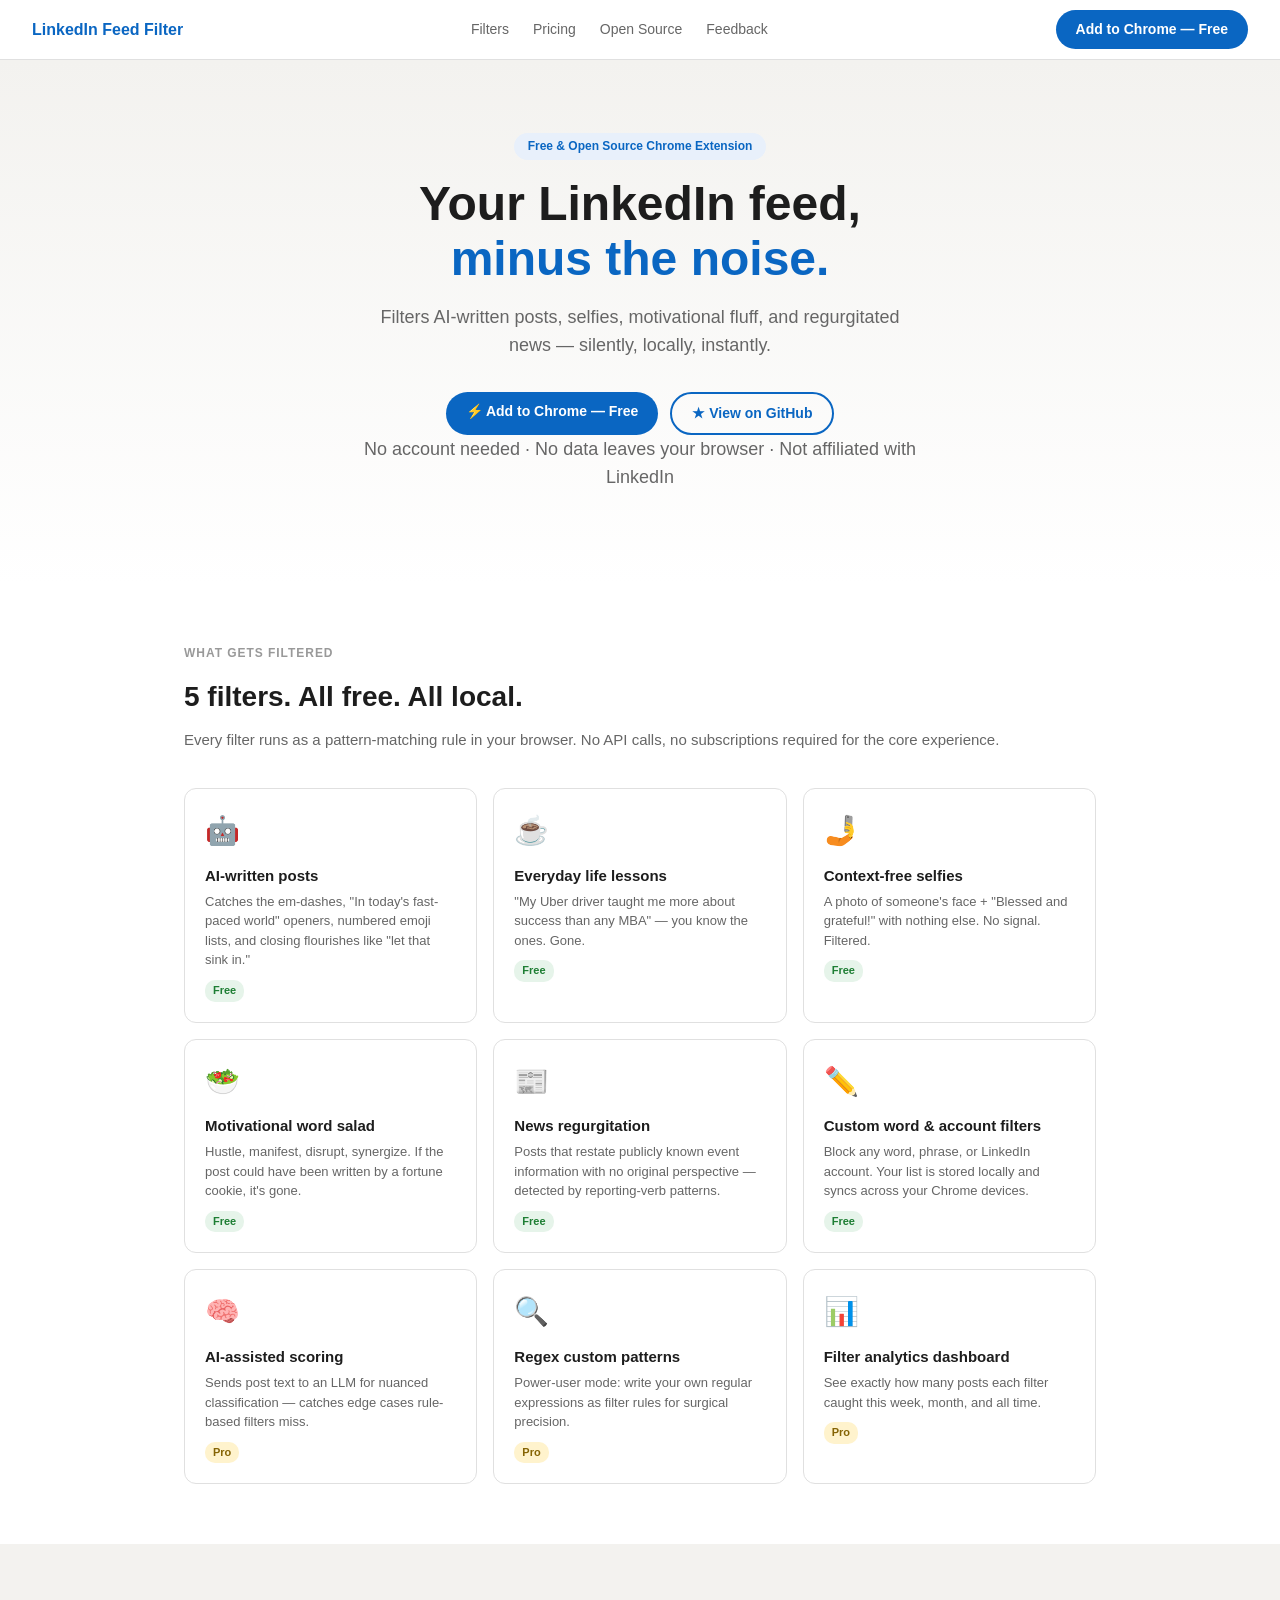
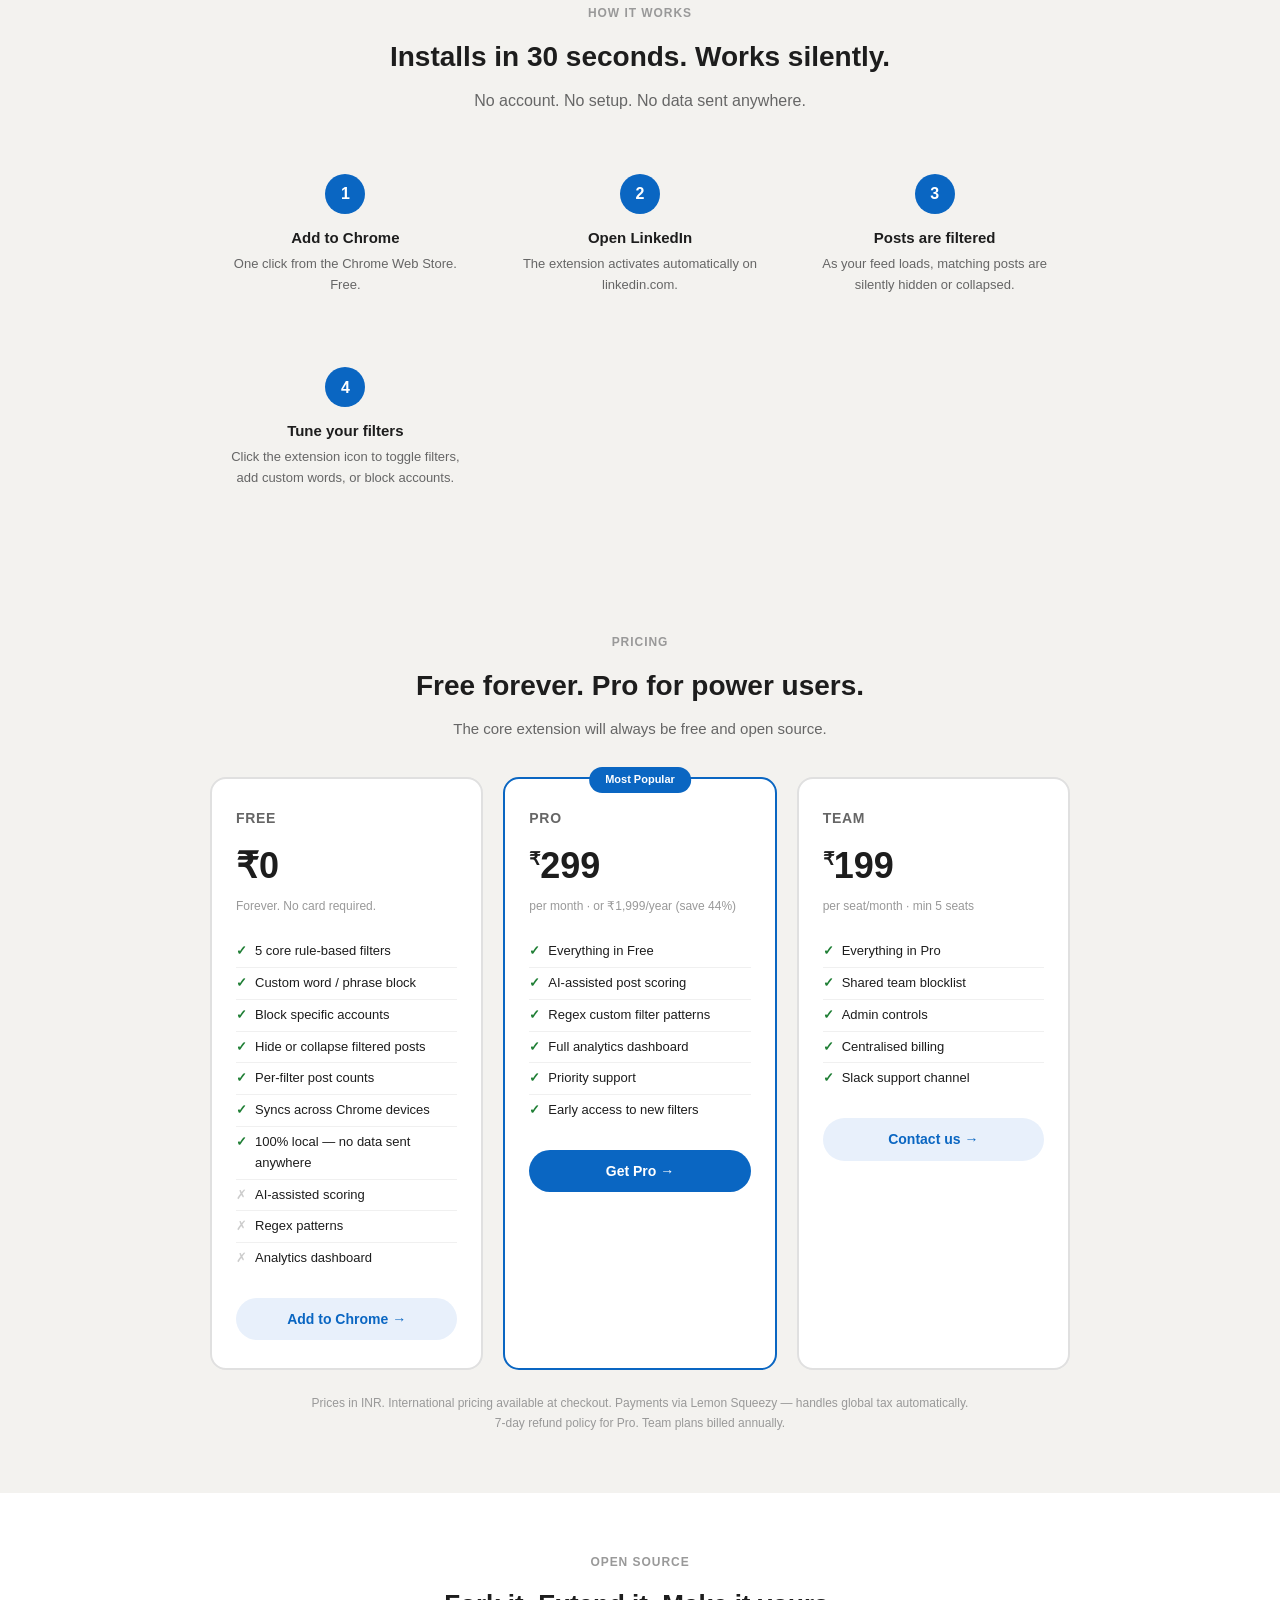
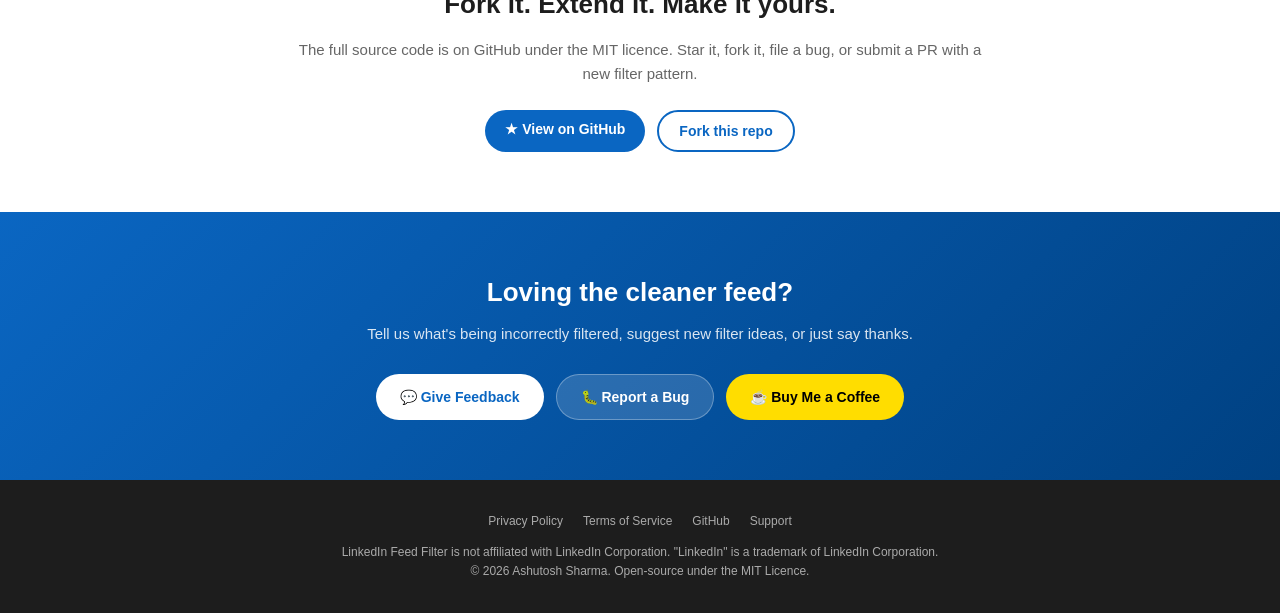
==== docs/index.html @ 446ba8e8 "Initial release: LinkedIn Feed Filter Chrome extension 5 rule-based filters (AI posts, everyday less" ====
<!DOCTYPE html>
<html lang="en">
<head>
  <meta charset="UTF-8" />
  <meta name="viewport" content="width=device-width, initial-scale=1.0" />
  <title>LinkedIn Feed Filter — Clean your LinkedIn feed instantly</title>
  <meta name="description" content="A free Chrome extension that filters AI-written posts, selfies, motivational fluff, and news regurgitation from your LinkedIn feed. 100% local — no data sent anywhere." />
  <style>
    *, *::before, *::after { box-sizing: border-box; margin: 0; padding: 0; }

    :root {
      --blue: #0a66c2;
      --blue-dark: #004182;
      --blue-light: #e8f0fb;
      --text: #1d1d1d;
      --muted: #666;
      --border: #e0e0e0;
      --bg: #f3f2ef;
    }

    body {
      font-family: -apple-system, BlinkMacSystemFont, 'Segoe UI', Roboto, sans-serif;
      color: var(--text);
      background: #fff;
      line-height: 1.6;
    }

    a { color: var(--blue); text-decoration: none; }
    a:hover { text-decoration: underline; }

    /* ── Nav ── */
    nav {
      position: sticky; top: 0; z-index: 100;
      display: flex; align-items: center; justify-content: space-between;
      padding: 0 32px; height: 60px;
      background: #fff; border-bottom: 1px solid var(--border);
    }
    .nav-logo { display: flex; align-items: center; gap: 10px; font-weight: 700; font-size: 16px; color: var(--blue); }
    .nav-logo img { border-radius: 8px; }
    .nav-links { display: flex; gap: 24px; font-size: 14px; }
    .nav-links a { color: var(--muted); }
    .nav-links a:hover { color: var(--blue); text-decoration: none; }
    .btn { display: inline-block; padding: 8px 20px; background: var(--blue); color: #fff !important; border-radius: 24px; font-size: 14px; font-weight: 600; transition: background 0.15s; }
    .btn:hover { background: var(--blue-dark); text-decoration: none !important; }
    .btn-outline { background: transparent; color: var(--blue) !important; border: 2px solid var(--blue); }
    .btn-outline:hover { background: var(--blue-light); }

    /* ── Hero ── */
    .hero {
      text-align: center;
      padding: 72px 24px 60px;
      background: linear-gradient(180deg, #f3f2ef 0%, #fff 100%);
    }
    .hero .badge {
      display: inline-block; margin-bottom: 16px;
      padding: 4px 14px; background: var(--blue-light);
      color: var(--blue); border-radius: 20px; font-size: 12px; font-weight: 600;
    }
    .hero h1 { font-size: clamp(28px, 5vw, 48px); font-weight: 800; line-height: 1.15; margin-bottom: 16px; }
    .hero h1 span { color: var(--blue); }
    .hero p { font-size: 18px; color: var(--muted); max-width: 560px; margin: 0 auto 32px; }
    .hero-actions { display: flex; gap: 12px; justify-content: center; flex-wrap: wrap; }
    .hero-sub { margin-top: 16px; font-size: 12px; color: #999; }

    /* ── Filters grid ── */
    .section { padding: 60px 24px; max-width: 960px; margin: 0 auto; }
    .section-label { font-size: 12px; font-weight: 700; letter-spacing: 0.08em; text-transform: uppercase; color: #999; margin-bottom: 12px; }
    .section h2 { font-size: 28px; font-weight: 700; margin-bottom: 8px; }
    .section .sub { color: var(--muted); margin-bottom: 36px; font-size: 15px; }

    .filters-grid { display: grid; grid-template-columns: repeat(auto-fit, minmax(260px, 1fr)); gap: 16px; }
    .filter-card {
      border: 1px solid var(--border); border-radius: 12px; padding: 20px;
      transition: box-shadow 0.15s, border-color 0.15s;
    }
    .filter-card:hover { border-color: var(--blue); box-shadow: 0 4px 16px rgba(10,102,194,0.1); }
    .filter-card .icon { font-size: 28px; margin-bottom: 10px; }
    .filter-card h3 { font-size: 15px; font-weight: 700; margin-bottom: 4px; }
    .filter-card p { font-size: 13px; color: var(--muted); line-height: 1.5; }
    .free-tag {
      display: inline-block; margin-top: 10px;
      padding: 2px 8px; background: #e6f4ea; color: #1e7e34;
      border-radius: 10px; font-size: 11px; font-weight: 600;
    }
    .pro-tag {
      display: inline-block; margin-top: 10px;
      padding: 2px 8px; background: #fff3cd; color: #856404;
      border-radius: 10px; font-size: 11px; font-weight: 600;
    }

    /* ── How it works ── */
    .steps { display: grid; grid-template-columns: repeat(auto-fit, minmax(200px, 1fr)); gap: 24px; }
    .step { text-align: center; padding: 24px 16px; }
    .step .num { width: 40px; height: 40px; background: var(--blue); color: #fff; border-radius: 50%; display: flex; align-items: center; justify-content: center; font-weight: 700; margin: 0 auto 12px; font-size: 16px; }
    .step h3 { font-size: 15px; font-weight: 700; margin-bottom: 4px; }
    .step p { font-size: 13px; color: var(--muted); }

    /* ── Pricing ── */
    .pricing-section { background: var(--bg); padding: 60px 24px; }
    .pricing-inner { max-width: 860px; margin: 0 auto; }
    .pricing-grid { display: grid; grid-template-columns: repeat(auto-fit, minmax(240px, 1fr)); gap: 20px; margin-top: 36px; }

    .pricing-card {
      background: #fff; border-radius: 16px; padding: 28px 24px;
      border: 2px solid var(--border);
      position: relative;
    }
    .pricing-card.featured { border-color: var(--blue); }
    .featured-badge {
      position: absolute; top: -12px; left: 50%; transform: translateX(-50%);
      background: var(--blue); color: #fff; padding: 4px 16px;
      border-radius: 20px; font-size: 11px; font-weight: 700; white-space: nowrap;
    }
    .pricing-card .plan-name { font-size: 14px; font-weight: 700; color: var(--muted); text-transform: uppercase; letter-spacing: 0.05em; margin-bottom: 8px; }
    .pricing-card .price { font-size: 36px; font-weight: 800; color: var(--text); }
    .pricing-card .price sup { font-size: 18px; vertical-align: super; }
    .pricing-card .price-note { font-size: 12px; color: #999; margin-top: 2px; margin-bottom: 20px; }
    .pricing-card ul { list-style: none; margin-bottom: 24px; }
    .pricing-card ul li { font-size: 13px; padding: 5px 0; border-bottom: 1px solid #f0f0f0; display: flex; align-items: flex-start; gap: 8px; }
    .pricing-card ul li:last-child { border-bottom: none; }
    .pricing-card ul li .check { color: #1e7e34; font-weight: 700; flex-shrink: 0; }
    .pricing-card ul li .cross { color: #ccc; flex-shrink: 0; }
    .pricing-card .plan-cta { display: block; text-align: center; padding: 10px; border-radius: 24px; font-size: 14px; font-weight: 600; }
    .plan-cta.free-cta { background: var(--blue-light); color: var(--blue); }
    .plan-cta.pro-cta { background: var(--blue); color: #fff; }
    .plan-cta:hover { opacity: 0.9; text-decoration: none; }

    /* ── Open source ── */
    .oss-section { padding: 60px 24px; max-width: 760px; margin: 0 auto; text-align: center; }
    .oss-section h2 { font-size: 26px; font-weight: 700; margin-bottom: 12px; }
    .oss-section p { color: var(--muted); font-size: 15px; margin-bottom: 24px; }
    .oss-actions { display: flex; gap: 12px; justify-content: center; flex-wrap: wrap; }

    /* ── Feedback ── */
    .feedback-section {
      background: linear-gradient(135deg, #0a66c2 0%, #004182 100%);
      padding: 60px 24px; text-align: center; color: #fff;
    }
    .feedback-section h2 { font-size: 26px; font-weight: 700; margin-bottom: 8px; }
    .feedback-section p { opacity: 0.85; margin-bottom: 28px; font-size: 15px; }
    .feedback-actions { display: flex; gap: 12px; justify-content: center; flex-wrap: wrap; }
    .feedback-btn {
      display: inline-flex; align-items: center; gap: 8px;
      padding: 11px 24px; border-radius: 24px;
      font-size: 14px; font-weight: 600; cursor: pointer;
      text-decoration: none; transition: transform 0.1s;
    }
    .feedback-btn:hover { transform: translateY(-1px); text-decoration: none; }
    .btn-white { background: #fff; color: var(--blue); }
    .btn-ghost { background: rgba(255,255,255,0.15); color: #fff; border: 1px solid rgba(255,255,255,0.3); }
    .btn-coffee { background: #FFDD00; color: #000; }

    /* ── Footer ── */
    footer {
      background: #1d1d1d; color: #aaa;
      padding: 32px 24px; text-align: center; font-size: 12px;
    }
    footer a { color: #aaa; }
    footer a:hover { color: #fff; }
    .footer-links { display: flex; gap: 20px; justify-content: center; margin-bottom: 12px; flex-wrap: wrap; }

    @media (max-width: 600px) {
      nav { padding: 0 16px; }
      .nav-links { display: none; }
    }
  </style>
</head>
<body>

<!-- Nav -->
<nav>
  <div class="nav-logo">
    <img src="https://ashutosh-sharma-in.github.io/linkedin-feed-filter/icon128.png" width="32" height="32" alt="logo" onerror="this.style.display='none'" />
    LinkedIn Feed Filter
  </div>
  <div class="nav-links">
    <a href="#filters">Filters</a>
    <a href="#pricing">Pricing</a>
    <a href="#open-source">Open Source</a>
    <a href="#feedback">Feedback</a>
  </div>
  <a href="https://chrome.google.com/webstore" class="btn" target="_blank">Add to Chrome — Free</a>
</nav>

<!-- Hero -->
<div class="hero">
  <div class="badge">Free &amp; Open Source Chrome Extension</div>
  <h1>Your LinkedIn feed,<br /><span>minus the noise.</span></h1>
  <p>Filters AI-written posts, selfies, motivational fluff, and regurgitated news — silently, locally, instantly.</p>
  <div class="hero-actions">
    <a href="https://chrome.google.com/webstore" class="btn" target="_blank">⚡ Add to Chrome — Free</a>
    <a href="https://github.com/Ashutosh-Sharma-IN/linkedin-feed-filter" class="btn btn-outline" target="_blank">★ View on GitHub</a>
  </div>
  <p class="hero-sub">No account needed · No data leaves your browser · Not affiliated with LinkedIn</p>
</div>

<!-- Filters -->
<section class="section" id="filters">
  <div class="section-label">What gets filtered</div>
  <h2>5 filters. All free. All local.</h2>
  <p class="sub">Every filter runs as a pattern-matching rule in your browser. No API calls, no subscriptions required for the core experience.</p>

  <div class="filters-grid">
    <div class="filter-card">
      <div class="icon">🤖</div>
      <h3>AI-written posts</h3>
      <p>Catches the em-dashes, "In today's fast-paced world" openers, numbered emoji lists, and closing flourishes like "let that sink in."</p>
      <span class="free-tag">Free</span>
    </div>
    <div class="filter-card">
      <div class="icon">☕</div>
      <h3>Everyday life lessons</h3>
      <p>"My Uber driver taught me more about success than any MBA" — you know the ones. Gone.</p>
      <span class="free-tag">Free</span>
    </div>
    <div class="filter-card">
      <div class="icon">🤳</div>
      <h3>Context-free selfies</h3>
      <p>A photo of someone's face + "Blessed and grateful!" with nothing else. No signal. Filtered.</p>
      <span class="free-tag">Free</span>
    </div>
    <div class="filter-card">
      <div class="icon">🥗</div>
      <h3>Motivational word salad</h3>
      <p>Hustle, manifest, disrupt, synergize. If the post could have been written by a fortune cookie, it's gone.</p>
      <span class="free-tag">Free</span>
    </div>
    <div class="filter-card">
      <div class="icon">📰</div>
      <h3>News regurgitation</h3>
      <p>Posts that restate publicly known event information with no original perspective — detected by reporting-verb patterns.</p>
      <span class="free-tag">Free</span>
    </div>
    <div class="filter-card">
      <div class="icon">✏️</div>
      <h3>Custom word &amp; account filters</h3>
      <p>Block any word, phrase, or LinkedIn account. Your list is stored locally and syncs across your Chrome devices.</p>
      <span class="free-tag">Free</span>
    </div>
    <div class="filter-card">
      <div class="icon">🧠</div>
      <h3>AI-assisted scoring</h3>
      <p>Sends post text to an LLM for nuanced classification — catches edge cases rule-based filters miss.</p>
      <span class="pro-tag">Pro</span>
    </div>
    <div class="filter-card">
      <div class="icon">🔍</div>
      <h3>Regex custom patterns</h3>
      <p>Power-user mode: write your own regular expressions as filter rules for surgical precision.</p>
      <span class="pro-tag">Pro</span>
    </div>
    <div class="filter-card">
      <div class="icon">📊</div>
      <h3>Filter analytics dashboard</h3>
      <p>See exactly how many posts each filter caught this week, month, and all time.</p>
      <span class="pro-tag">Pro</span>
    </div>
  </div>
</section>

<!-- How it works -->
<section style="background: var(--bg); padding: 60px 24px;">
  <div style="max-width: 860px; margin: 0 auto;">
    <div class="section-label" style="text-align:center">How it works</div>
    <h2 style="font-size:28px;font-weight:700;text-align:center;margin-bottom:8px">Installs in 30 seconds. Works silently.</h2>
    <p style="text-align:center;color:var(--muted);margin-bottom:36px">No account. No setup. No data sent anywhere.</p>
    <div class="steps">
      <div class="step">
        <div class="num">1</div>
        <h3>Add to Chrome</h3>
        <p>One click from the Chrome Web Store. Free.</p>
      </div>
      <div class="step">
        <div class="num">2</div>
        <h3>Open LinkedIn</h3>
        <p>The extension activates automatically on linkedin.com.</p>
      </div>
      <div class="step">
        <div class="num">3</div>
        <h3>Posts are filtered</h3>
        <p>As your feed loads, matching posts are silently hidden or collapsed.</p>
      </div>
      <div class="step">
        <div class="num">4</div>
        <h3>Tune your filters</h3>
        <p>Click the extension icon to toggle filters, add custom words, or block accounts.</p>
      </div>
    </div>
  </div>
</section>

<!-- Pricing -->
<section class="pricing-section" id="pricing">
  <div class="pricing-inner">
    <div class="section-label" style="text-align:center">Pricing</div>
    <h2 style="font-size:28px;font-weight:700;text-align:center;margin-bottom:8px">Free forever. Pro for power users.</h2>
    <p style="text-align:center;color:var(--muted);font-size:15px">The core extension will always be free and open source.</p>

    <div class="pricing-grid">

      <!-- Free -->
      <div class="pricing-card">
        <div class="plan-name">Free</div>
        <div class="price">₹0</div>
        <div class="price-note">Forever. No card required.</div>
        <ul>
          <li><span class="check">✓</span> 5 core rule-based filters</li>
          <li><span class="check">✓</span> Custom word / phrase block</li>
          <li><span class="check">✓</span> Block specific accounts</li>
          <li><span class="check">✓</span> Hide or collapse filtered posts</li>
          <li><span class="check">✓</span> Per-filter post counts</li>
          <li><span class="check">✓</span> Syncs across Chrome devices</li>
          <li><span class="check">✓</span> 100% local — no data sent anywhere</li>
          <li><span class="cross">✗</span> AI-assisted scoring</li>
          <li><span class="cross">✗</span> Regex patterns</li>
          <li><span class="cross">✗</span> Analytics dashboard</li>
        </ul>
        <a href="https://chrome.google.com/webstore" class="plan-cta free-cta" target="_blank">Add to Chrome →</a>
      </div>

      <!-- Pro -->
      <div class="pricing-card featured">
        <div class="featured-badge">Most Popular</div>
        <div class="plan-name">Pro</div>
        <div class="price"><sup>₹</sup>299</div>
        <div class="price-note">per month · or ₹1,999/year (save 44%)</div>
        <ul>
          <li><span class="check">✓</span> Everything in Free</li>
          <li><span class="check">✓</span> AI-assisted post scoring</li>
          <li><span class="check">✓</span> Regex custom filter patterns</li>
          <li><span class="check">✓</span> Full analytics dashboard</li>
          <li><span class="check">✓</span> Priority support</li>
          <li><span class="check">✓</span> Early access to new filters</li>
        </ul>
        <a href="https://lff.lemonsqueezy.com/checkout" class="plan-cta pro-cta" target="_blank">Get Pro →</a>
      </div>

      <!-- Team -->
      <div class="pricing-card">
        <div class="plan-name">Team</div>
        <div class="price"><sup>₹</sup>199</div>
        <div class="price-note">per seat/month · min 5 seats</div>
        <ul>
          <li><span class="check">✓</span> Everything in Pro</li>
          <li><span class="check">✓</span> Shared team blocklist</li>
          <li><span class="check">✓</span> Admin controls</li>
          <li><span class="check">✓</span> Centralised billing</li>
          <li><span class="check">✓</span> Slack support channel</li>
        </ul>
        <a href="mailto:cherry.cheeku@gmail.com?subject=LinkedIn Feed Filter Team Plan" class="plan-cta free-cta">Contact us →</a>
      </div>

    </div>

    <p style="text-align:center;font-size:12px;color:#999;margin-top:24px">
      Prices in INR. International pricing available at checkout. Payments via Lemon Squeezy — handles global tax automatically.<br/>
      7-day refund policy for Pro. Team plans billed annually.
    </p>
  </div>
</section>

<!-- Open Source -->
<section class="oss-section" id="open-source">
  <div class="section-label">Open Source</div>
  <h2>Fork it. Extend it. Make it yours.</h2>
  <p>The full source code is on GitHub under the MIT licence. Star it, fork it, file a bug, or submit a PR with a new filter pattern.</p>
  <div class="oss-actions">
    <a href="https://github.com/Ashutosh-Sharma-IN/linkedin-feed-filter" class="btn" target="_blank">★ View on GitHub</a>
    <a href="https://github.com/Ashutosh-Sharma-IN/linkedin-feed-filter/fork" class="btn btn-outline" target="_blank">Fork this repo</a>
  </div>
</section>

<!-- Feedback -->
<section class="feedback-section" id="feedback">
  <h2>Loving the cleaner feed?</h2>
  <p>Tell us what's being incorrectly filtered, suggest new filter ideas, or just say thanks.</p>
  <div class="feedback-actions">
    <a href="https://github.com/Ashutosh-Sharma-IN/linkedin-feed-filter/issues/new?template=feedback.md" class="feedback-btn btn-white" target="_blank">
      💬 Give Feedback
    </a>
    <a href="https://github.com/Ashutosh-Sharma-IN/linkedin-feed-filter/issues/new?template=bug_report.md" class="feedback-btn btn-ghost" target="_blank">
      🐛 Report a Bug
    </a>
    <a href="https://www.buymeacoffee.com/ashutoshsharma" class="feedback-btn btn-coffee" target="_blank">
      ☕ Buy Me a Coffee
    </a>
  </div>
</section>

<!-- Footer -->
<footer>
  <div class="footer-links">
    <a href="privacy.html">Privacy Policy</a>
    <a href="terms.html">Terms of Service</a>
    <a href="https://github.com/Ashutosh-Sharma-IN/linkedin-feed-filter">GitHub</a>
    <a href="mailto:cherry.cheeku@gmail.com">Support</a>
  </div>
  <p>LinkedIn Feed Filter is not affiliated with LinkedIn Corporation. "LinkedIn" is a trademark of LinkedIn Corporation.<br/>
  © 2026 Ashutosh Sharma. Open-source under the MIT Licence.</p>
</footer>

</body>
</html>
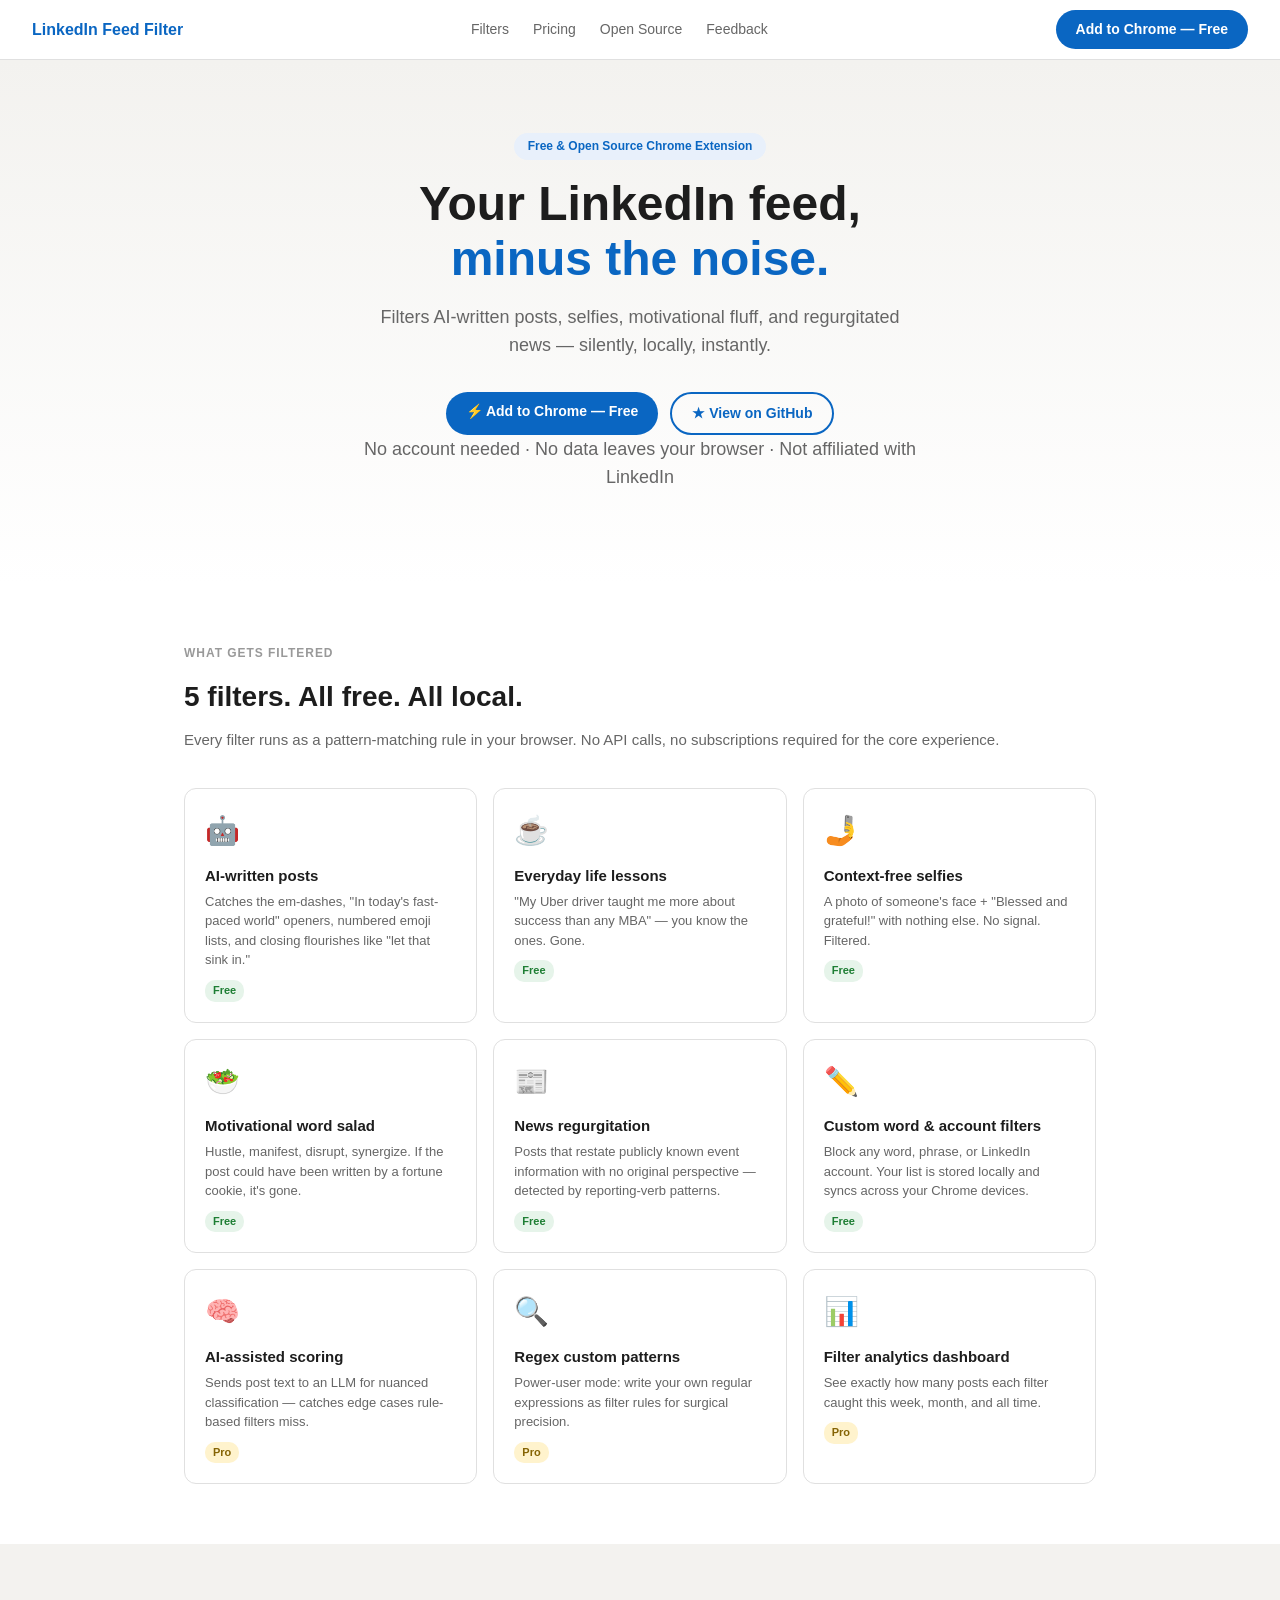
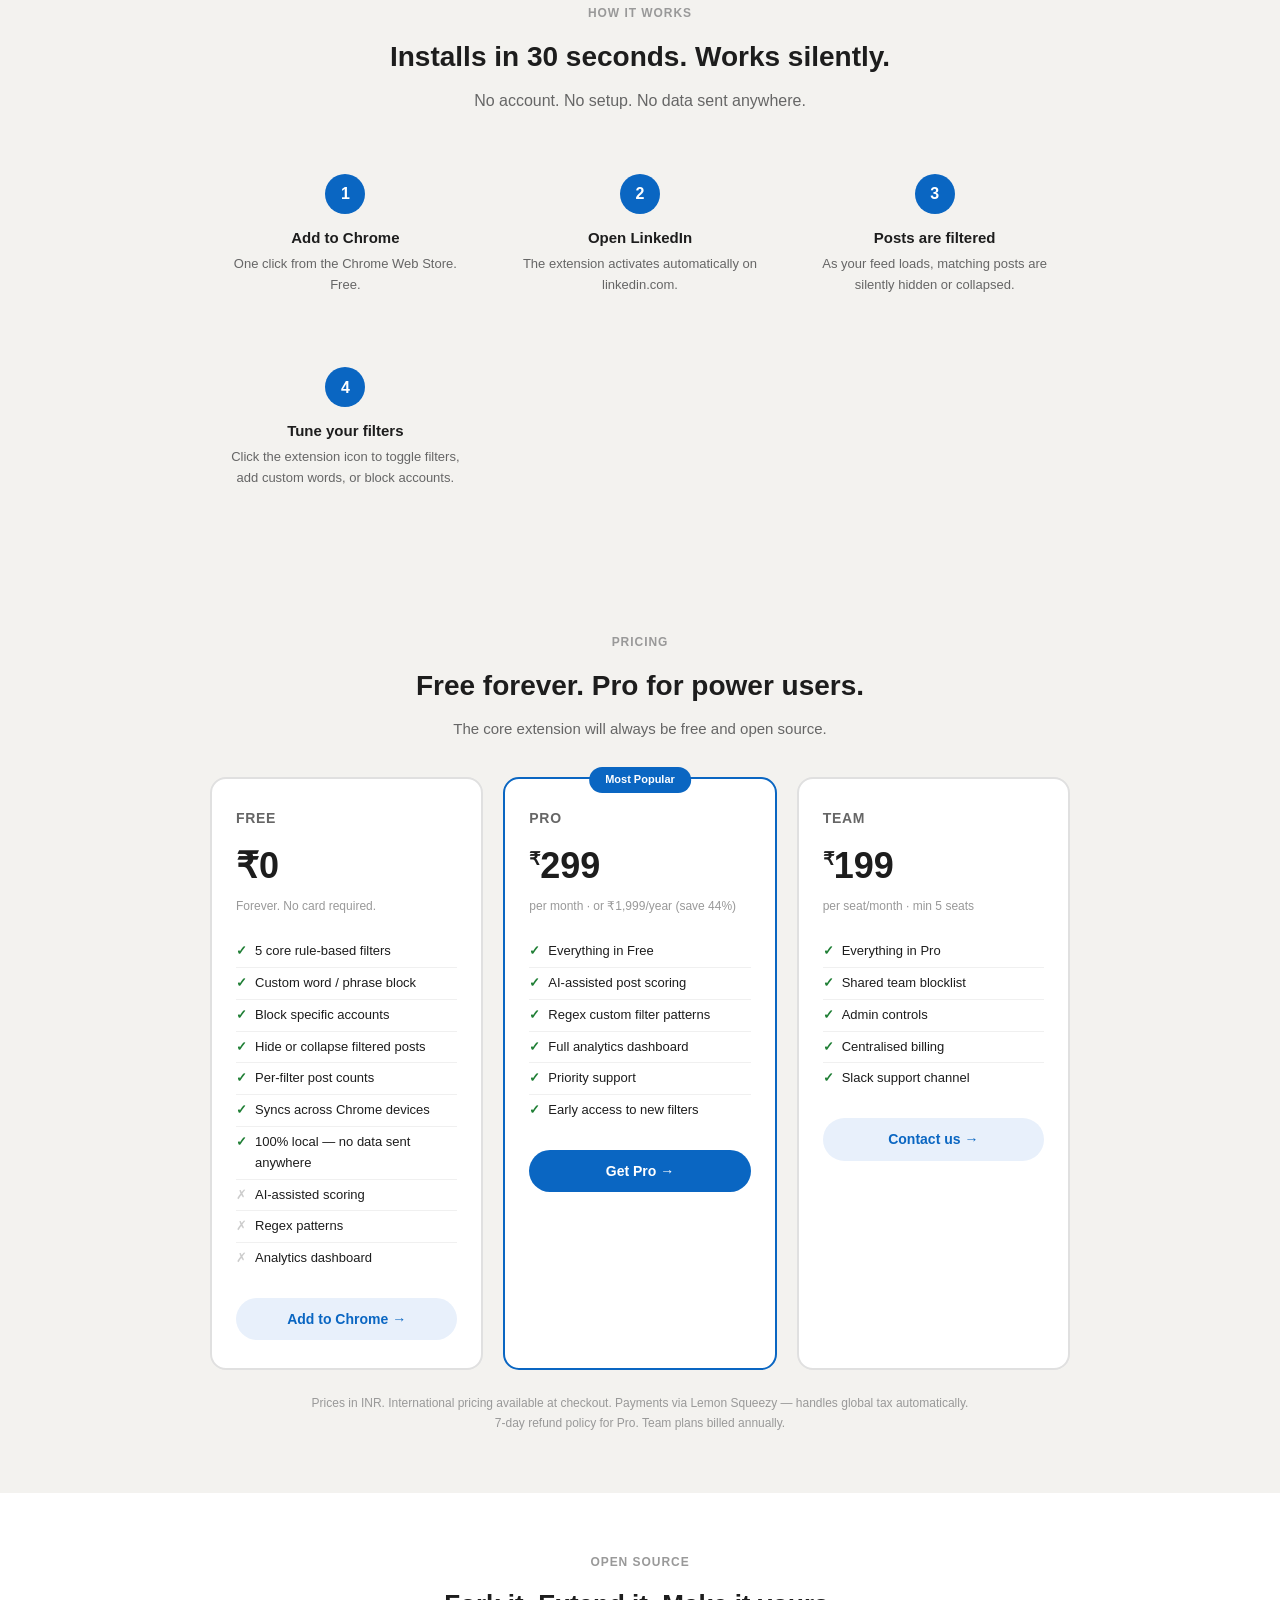
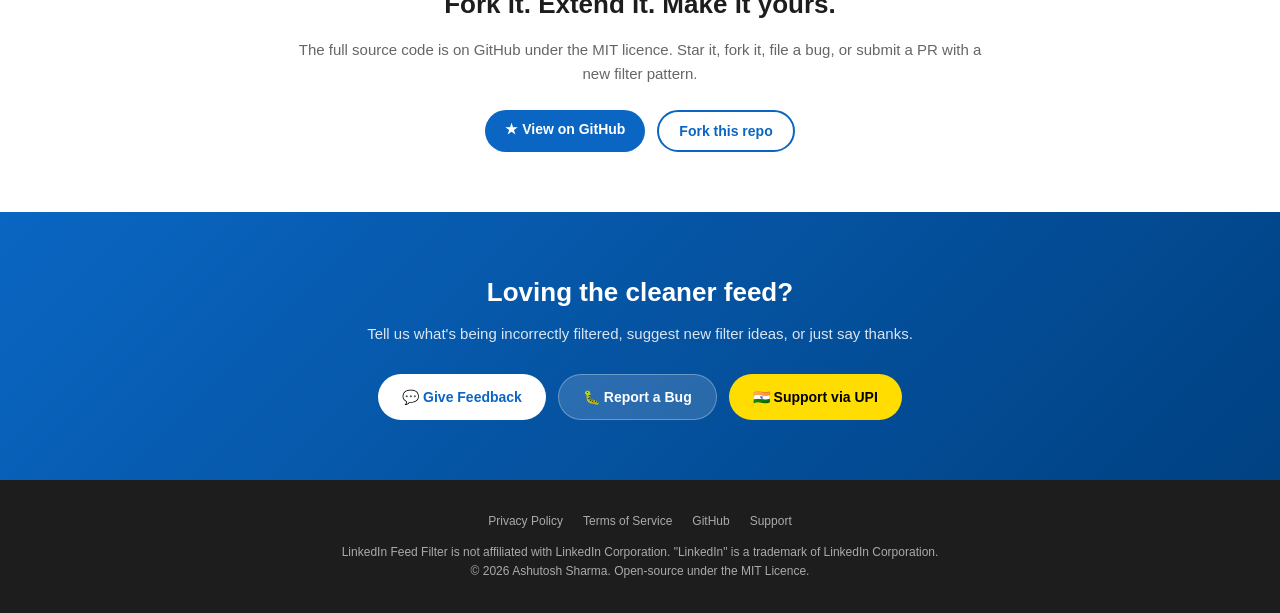
==== commit e302367f: "Switch payment platform from Buy Me a Coffee to Razorpay (India) Razorpay supports UPI + all Indian " ====
--- a/docs/index.html
+++ b/docs/index.html
@@ -148,7 +148,7 @@
     .feedback-btn:hover { transform: translateY(-1px); text-decoration: none; }
     .btn-white { background: #fff; color: var(--blue); }
     .btn-ghost { background: rgba(255,255,255,0.15); color: #fff; border: 1px solid rgba(255,255,255,0.3); }
-    .btn-coffee { background: #FFDD00; color: #000; }
+    .btn-upi { background: #FFDD00; color: #000; }
 
     /* ── Footer ── */
     footer {
@@ -332,7 +332,7 @@
           <li><span class="check">✓</span> Priority support</li>
           <li><span class="check">✓</span> Early access to new filters</li>
         </ul>
-        <a href="https://lff.lemonsqueezy.com/checkout" class="plan-cta pro-cta" target="_blank">Get Pro →</a>
+        <a href="https://rzp.io/l/lff-pro" class="plan-cta pro-cta" target="_blank">Get Pro →</a>
       </div>
 
       <!-- Team -->
@@ -381,8 +381,8 @@
     <a href="https://github.com/Ashutosh-Sharma-IN/linkedin-feed-filter/issues/new?template=bug_report.md" class="feedback-btn btn-ghost" target="_blank">
       🐛 Report a Bug
     </a>
-    <a href="https://www.buymeacoffee.com/ashutoshsharma" class="feedback-btn btn-coffee" target="_blank">
-      ☕ Buy Me a Coffee
+    <a href="https://rzp.io/l/lff-support" class="feedback-btn btn-upi" target="_blank">
+      🇮🇳 Support via UPI
     </a>
   </div>
 </section>
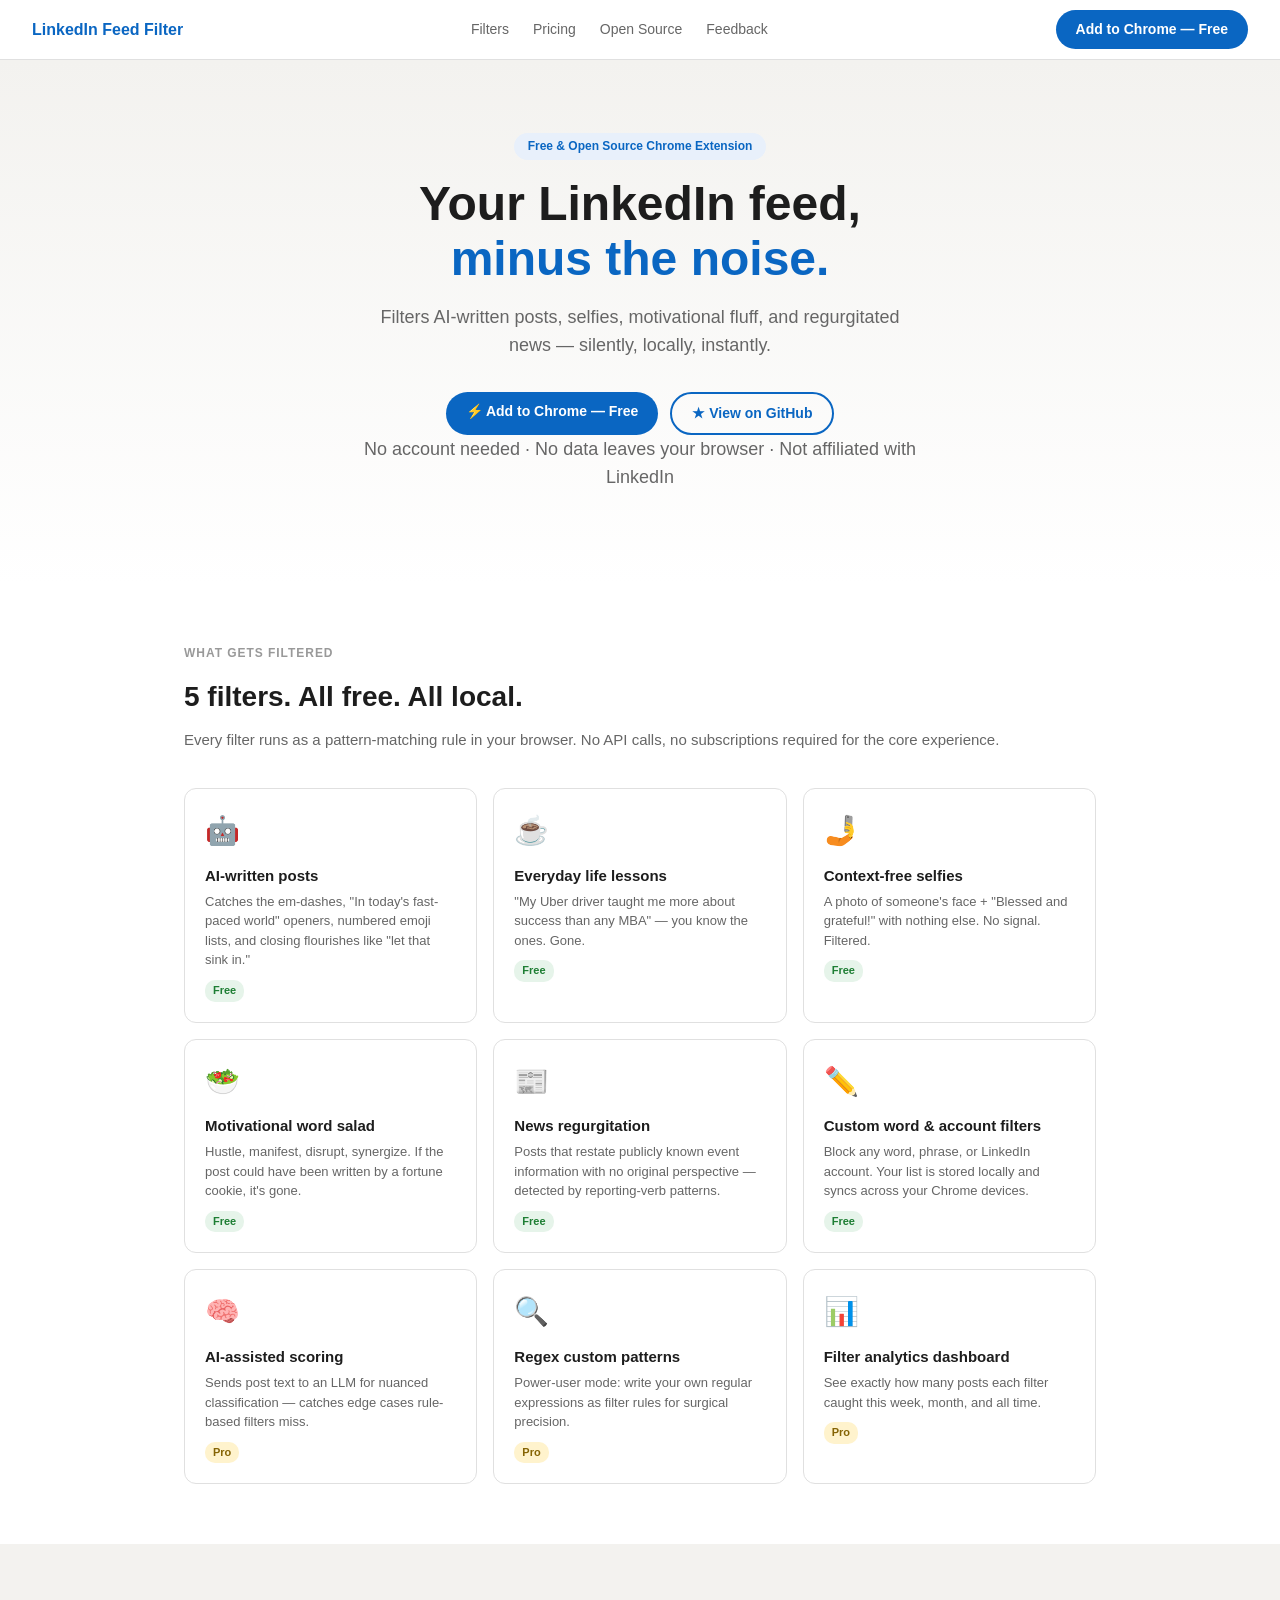
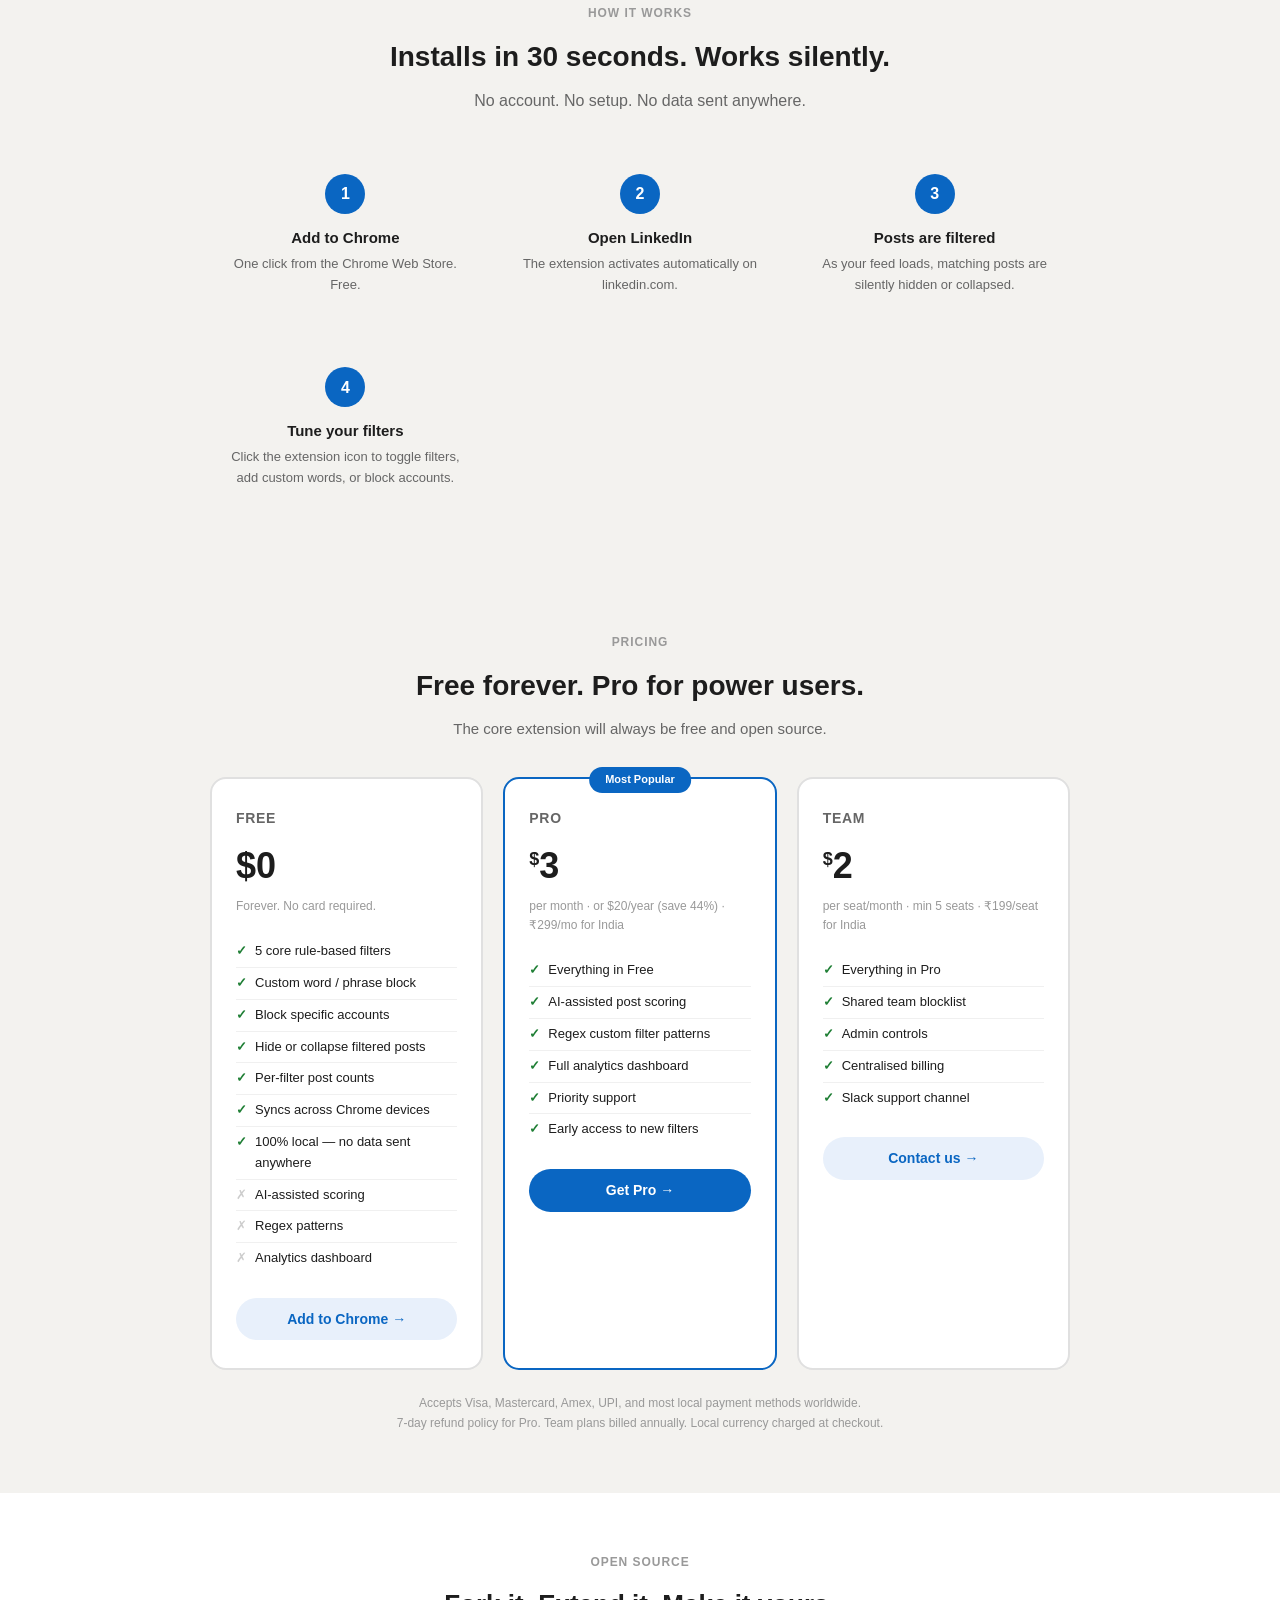
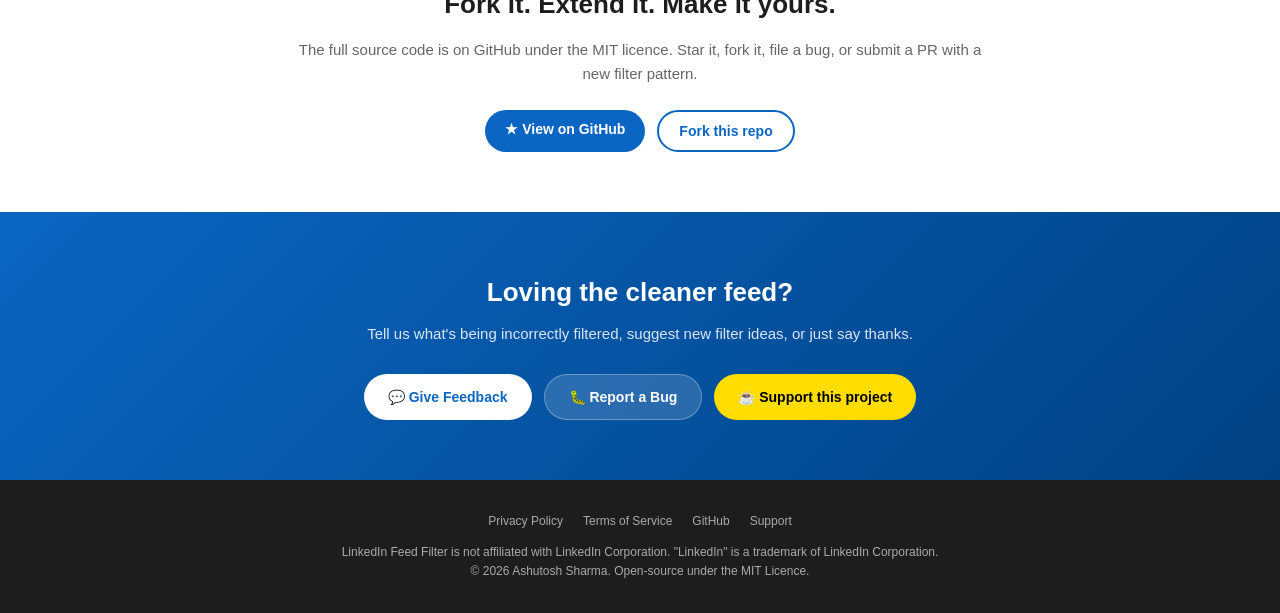
==== commit 1c7009e7: "Make pricing and payment UI global (not India-only) Show USD pricing as primary with INR as local eq" ====
--- a/docs/index.html
+++ b/docs/index.html
@@ -301,7 +301,7 @@
       <!-- Free -->
       <div class="pricing-card">
         <div class="plan-name">Free</div>
-        <div class="price">₹0</div>
+        <div class="price">$0</div>
         <div class="price-note">Forever. No card required.</div>
         <ul>
           <li><span class="check">✓</span> 5 core rule-based filters</li>
@@ -322,8 +322,8 @@
       <div class="pricing-card featured">
         <div class="featured-badge">Most Popular</div>
         <div class="plan-name">Pro</div>
-        <div class="price"><sup>₹</sup>299</div>
-        <div class="price-note">per month · or ₹1,999/year (save 44%)</div>
+        <div class="price"><sup>$</sup>3</div>
+        <div class="price-note">per month · or $20/year (save 44%) · ₹299/mo for India</div>
         <ul>
           <li><span class="check">✓</span> Everything in Free</li>
           <li><span class="check">✓</span> AI-assisted post scoring</li>
@@ -338,8 +338,8 @@
       <!-- Team -->
       <div class="pricing-card">
         <div class="plan-name">Team</div>
-        <div class="price"><sup>₹</sup>199</div>
-        <div class="price-note">per seat/month · min 5 seats</div>
+        <div class="price"><sup>$</sup>2</div>
+        <div class="price-note">per seat/month · min 5 seats · ₹199/seat for India</div>
         <ul>
           <li><span class="check">✓</span> Everything in Pro</li>
           <li><span class="check">✓</span> Shared team blocklist</li>
@@ -353,8 +353,8 @@
     </div>
 
     <p style="text-align:center;font-size:12px;color:#999;margin-top:24px">
-      Prices in INR. International pricing available at checkout. Payments via Lemon Squeezy — handles global tax automatically.<br/>
-      7-day refund policy for Pro. Team plans billed annually.
+      Accepts Visa, Mastercard, Amex, UPI, and most local payment methods worldwide.<br/>
+      7-day refund policy for Pro. Team plans billed annually. Local currency charged at checkout.
     </p>
   </div>
 </section>
@@ -382,7 +382,7 @@
       🐛 Report a Bug
     </a>
     <a href="https://rzp.io/l/lff-support" class="feedback-btn btn-upi" target="_blank">
-      🇮🇳 Support via UPI
+      ☕ Support this project
     </a>
   </div>
 </section>
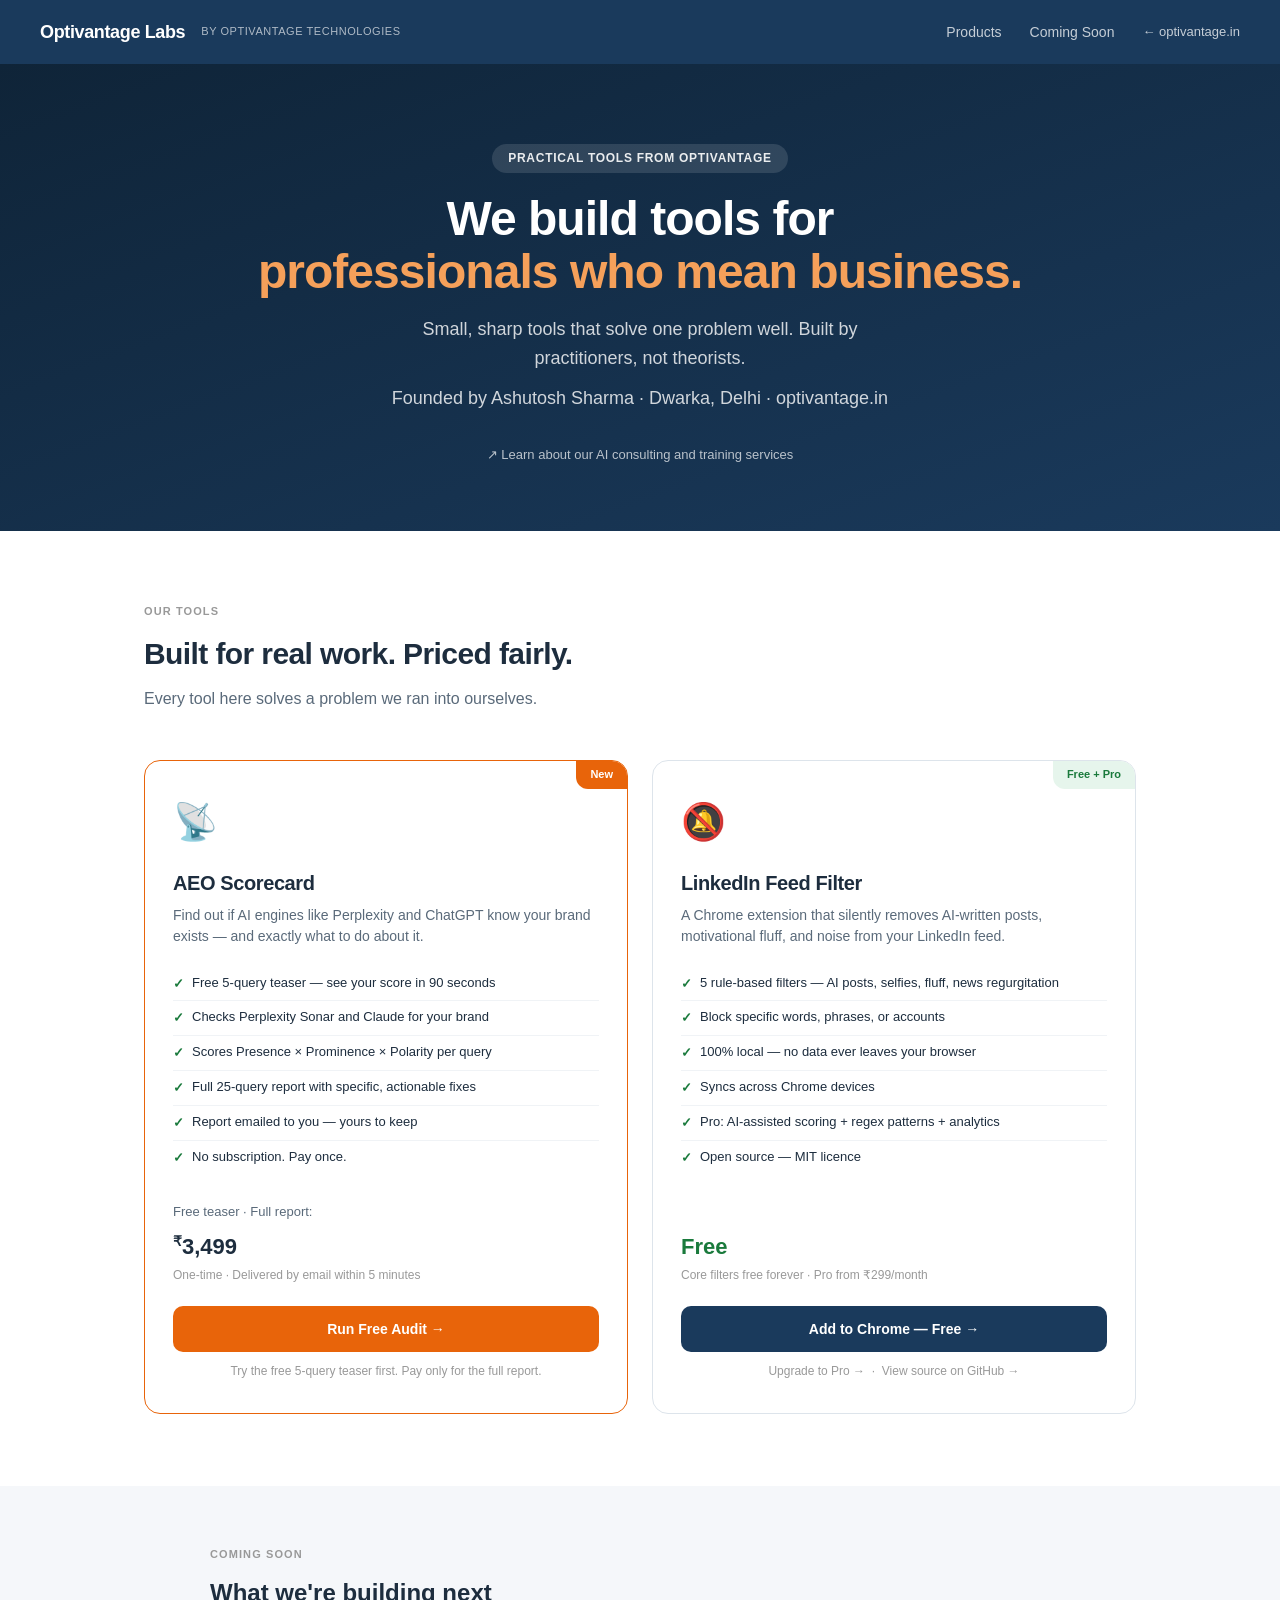
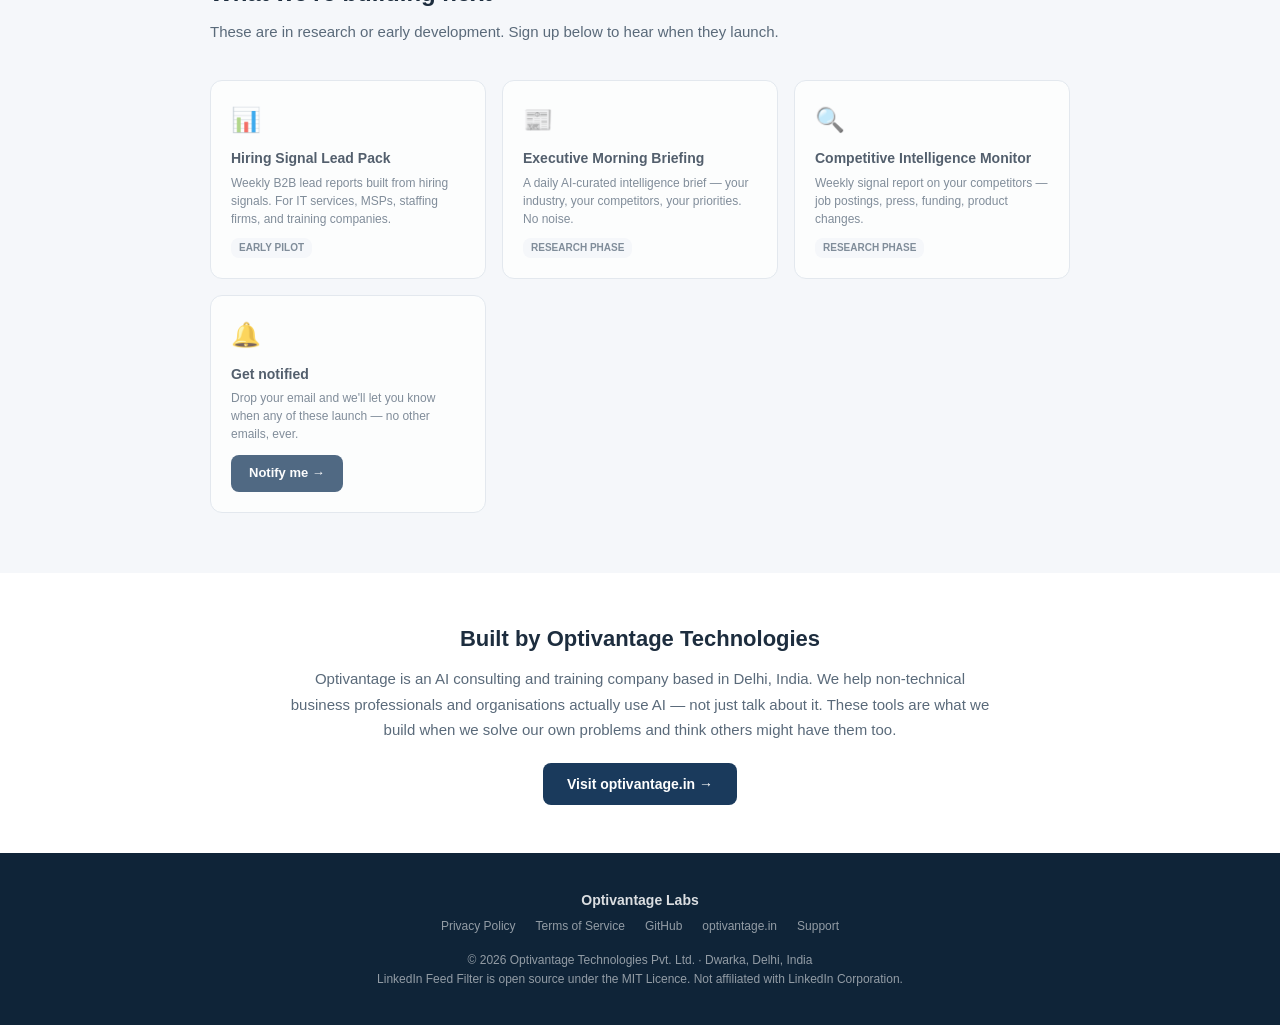
==== commit f1558b61: "Rebrand landing page to Optivantage Labs multi-product hub Transforms the single-product LinkedIn Fe" ====
--- a/docs/index.html
+++ b/docs/index.html
@@ -3,19 +3,23 @@
 <head>
   <meta charset="UTF-8" />
   <meta name="viewport" content="width=device-width, initial-scale=1.0" />
-  <title>LinkedIn Feed Filter — Clean your LinkedIn feed instantly</title>
-  <meta name="description" content="A free Chrome extension that filters AI-written posts, selfies, motivational fluff, and news regurgitation from your LinkedIn feed. 100% local — no data sent anywhere." />
+  <title>Optivantage Labs — Tools built by Optivantage Technologies</title>
+  <meta name="description" content="Practical tools for professionals and businesses — built by Optivantage Technologies. LinkedIn Feed Filter, AEO Scorecard, and more." />
   <style>
     *, *::before, *::after { box-sizing: border-box; margin: 0; padding: 0; }
 
     :root {
-      --blue: #0a66c2;
-      --blue-dark: #004182;
-      --blue-light: #e8f0fb;
-      --text: #1d1d1d;
-      --muted: #666;
-      --border: #e0e0e0;
-      --bg: #f3f2ef;
+      --brand: #1a3a5c;
+      --brand-dark: #0f2438;
+      --brand-light: #e8f0f8;
+      --accent: #e8640a;
+      --accent-light: #fff3ec;
+      --text: #1d2d3e;
+      --muted: #5a6a7a;
+      --border: #dde4eb;
+      --bg: #f5f7fa;
+      --green: #1a7a3c;
+      --green-bg: #e6f5ec;
     }
 
     body {
@@ -25,143 +29,166 @@
       line-height: 1.6;
     }
 
-    a { color: var(--blue); text-decoration: none; }
+    a { color: var(--brand); text-decoration: none; }
     a:hover { text-decoration: underline; }
 
     /* ── Nav ── */
     nav {
       position: sticky; top: 0; z-index: 100;
       display: flex; align-items: center; justify-content: space-between;
-      padding: 0 32px; height: 60px;
-      background: #fff; border-bottom: 1px solid var(--border);
-    }
-    .nav-logo { display: flex; align-items: center; gap: 10px; font-weight: 700; font-size: 16px; color: var(--blue); }
-    .nav-logo img { border-radius: 8px; }
-    .nav-links { display: flex; gap: 24px; font-size: 14px; }
-    .nav-links a { color: var(--muted); }
-    .nav-links a:hover { color: var(--blue); text-decoration: none; }
-    .btn { display: inline-block; padding: 8px 20px; background: var(--blue); color: #fff !important; border-radius: 24px; font-size: 14px; font-weight: 600; transition: background 0.15s; }
-    .btn:hover { background: var(--blue-dark); text-decoration: none !important; }
-    .btn-outline { background: transparent; color: var(--blue) !important; border: 2px solid var(--blue); }
-    .btn-outline:hover { background: var(--blue-light); }
+      padding: 0 40px; height: 64px;
+      background: var(--brand); color: #fff;
+    }
+    .nav-logo {
+      display: flex; align-items: center; gap: 12px;
+      font-weight: 800; font-size: 18px; color: #fff; letter-spacing: -0.02em;
+    }
+    .nav-logo-sub { font-size: 11px; font-weight: 400; opacity: 0.65; letter-spacing: 0.05em; text-transform: uppercase; margin-left: 4px; }
+    .nav-links { display: flex; gap: 28px; align-items: center; font-size: 14px; }
+    .nav-links a { color: rgba(255,255,255,0.75); }
+    .nav-links a:hover { color: #fff; text-decoration: none; }
+    .nav-back {
+      font-size: 13px; color: rgba(255,255,255,0.65);
+      display: flex; align-items: center; gap: 6px;
+    }
+    .nav-back:hover { color: #fff; text-decoration: none; }
 
     /* ── Hero ── */
     .hero {
       text-align: center;
-      padding: 72px 24px 60px;
-      background: linear-gradient(180deg, #f3f2ef 0%, #fff 100%);
-    }
-    .hero .badge {
-      display: inline-block; margin-bottom: 16px;
-      padding: 4px 14px; background: var(--blue-light);
-      color: var(--blue); border-radius: 20px; font-size: 12px; font-weight: 600;
-    }
-    .hero h1 { font-size: clamp(28px, 5vw, 48px); font-weight: 800; line-height: 1.15; margin-bottom: 16px; }
-    .hero h1 span { color: var(--blue); }
-    .hero p { font-size: 18px; color: var(--muted); max-width: 560px; margin: 0 auto 32px; }
-    .hero-actions { display: flex; gap: 12px; justify-content: center; flex-wrap: wrap; }
-    .hero-sub { margin-top: 16px; font-size: 12px; color: #999; }
-
-    /* ── Filters grid ── */
-    .section { padding: 60px 24px; max-width: 960px; margin: 0 auto; }
-    .section-label { font-size: 12px; font-weight: 700; letter-spacing: 0.08em; text-transform: uppercase; color: #999; margin-bottom: 12px; }
-    .section h2 { font-size: 28px; font-weight: 700; margin-bottom: 8px; }
-    .section .sub { color: var(--muted); margin-bottom: 36px; font-size: 15px; }
-
-    .filters-grid { display: grid; grid-template-columns: repeat(auto-fit, minmax(260px, 1fr)); gap: 16px; }
-    .filter-card {
-      border: 1px solid var(--border); border-radius: 12px; padding: 20px;
-      transition: box-shadow 0.15s, border-color 0.15s;
-    }
-    .filter-card:hover { border-color: var(--blue); box-shadow: 0 4px 16px rgba(10,102,194,0.1); }
-    .filter-card .icon { font-size: 28px; margin-bottom: 10px; }
-    .filter-card h3 { font-size: 15px; font-weight: 700; margin-bottom: 4px; }
-    .filter-card p { font-size: 13px; color: var(--muted); line-height: 1.5; }
-    .free-tag {
+      padding: 80px 24px 64px;
+      background: linear-gradient(160deg, var(--brand-dark) 0%, var(--brand) 100%);
+      color: #fff;
+    }
+    .hero-eyebrow {
+      display: inline-block; margin-bottom: 20px;
+      padding: 5px 16px; background: rgba(255,255,255,0.12);
+      color: rgba(255,255,255,0.9); border-radius: 20px;
+      font-size: 12px; font-weight: 600; letter-spacing: 0.06em; text-transform: uppercase;
+    }
+    .hero h1 {
+      font-size: clamp(28px, 5vw, 48px); font-weight: 800;
+      line-height: 1.1; margin-bottom: 16px; letter-spacing: -0.02em;
+    }
+    .hero h1 span { color: #f5a05a; }
+    .hero p { font-size: 18px; opacity: 0.8; max-width: 520px; margin: 0 auto 12px; }
+    .hero-sub { font-size: 13px; opacity: 0.55; margin-top: 8px; }
+    .hero-link { color: rgba(255,255,255,0.7); font-size: 13px; margin-top: 20px; display: inline-block; }
+    .hero-link:hover { color: #fff; text-decoration: none; }
+
+    /* ── Products ── */
+    .products-section { padding: 72px 24px; max-width: 1040px; margin: 0 auto; }
+    .section-label {
+      font-size: 11px; font-weight: 700; letter-spacing: 0.1em;
+      text-transform: uppercase; color: #999; margin-bottom: 10px;
+    }
+    .products-section > h2 { font-size: 30px; font-weight: 800; margin-bottom: 8px; letter-spacing: -0.02em; }
+    .products-section > .sub { color: var(--muted); font-size: 16px; margin-bottom: 48px; }
+
+    .products-grid { display: grid; grid-template-columns: repeat(auto-fit, minmax(300px, 1fr)); gap: 24px; }
+
+    .product-card {
+      border: 1.5px solid var(--border); border-radius: 16px; padding: 32px 28px;
+      display: flex; flex-direction: column; gap: 0;
+      transition: box-shadow 0.2s, border-color 0.2s;
+      position: relative; overflow: hidden;
+    }
+    .product-card:hover { border-color: var(--brand); box-shadow: 0 8px 32px rgba(26,58,92,0.1); }
+    .product-card.featured { border-color: var(--accent); }
+    .product-card.coming-soon { opacity: 0.6; cursor: default; }
+    .product-card.coming-soon:hover { border-color: var(--border); box-shadow: none; }
+
+    .product-badge {
+      position: absolute; top: 0; right: 0;
+      padding: 5px 14px; font-size: 11px; font-weight: 700;
+      border-bottom-left-radius: 12px;
+    }
+    .badge-new { background: var(--accent); color: #fff; }
+    .badge-free { background: var(--green-bg); color: var(--green); }
+    .badge-soon { background: var(--bg); color: var(--muted); }
+
+    .product-icon { font-size: 36px; margin-bottom: 16px; }
+    .product-name { font-size: 20px; font-weight: 800; margin-bottom: 6px; letter-spacing: -0.02em; }
+    .product-tagline { font-size: 14px; color: var(--muted); margin-bottom: 20px; line-height: 1.5; }
+
+    .product-features { list-style: none; margin-bottom: 28px; flex: 1; }
+    .product-features li {
+      font-size: 13px; padding: 6px 0;
+      border-bottom: 1px solid #f0f3f6;
+      display: flex; align-items: flex-start; gap: 8px; color: var(--text);
+    }
+    .product-features li:last-child { border-bottom: none; }
+    .product-features .check { color: var(--green); font-weight: 700; flex-shrink: 0; margin-top: 1px; }
+
+    .product-pricing { margin-bottom: 20px; }
+    .price-free { font-size: 22px; font-weight: 800; color: var(--green); }
+    .price-paid { font-size: 22px; font-weight: 800; color: var(--text); }
+    .price-paid sup { font-size: 14px; vertical-align: super; }
+    .price-note { font-size: 12px; color: #999; margin-top: 2px; }
+
+    .product-cta {
+      display: block; text-align: center; padding: 12px 20px;
+      border-radius: 10px; font-size: 14px; font-weight: 700;
+      transition: opacity 0.15s, transform 0.1s; cursor: pointer;
+    }
+    .product-cta:hover { opacity: 0.9; transform: translateY(-1px); text-decoration: none; }
+    .cta-primary { background: var(--brand); color: #fff; }
+    .cta-accent { background: var(--accent); color: #fff; }
+    .cta-outline { background: transparent; color: var(--brand); border: 2px solid var(--brand); }
+    .cta-disabled { background: var(--bg); color: var(--muted); cursor: default; }
+    .cta-disabled:hover { transform: none; opacity: 1; }
+
+    .product-secondary { text-align: center; font-size: 12px; color: #999; margin-top: 10px; }
+    .product-secondary a { color: #999; }
+    .product-secondary a:hover { color: var(--brand); }
+
+    /* ── What's coming ── */
+    .coming-section {
+      background: var(--bg); padding: 60px 24px;
+    }
+    .coming-inner { max-width: 860px; margin: 0 auto; }
+    .coming-inner h2 { font-size: 24px; font-weight: 800; margin-bottom: 8px; }
+    .coming-inner .sub { color: var(--muted); font-size: 15px; margin-bottom: 36px; }
+    .coming-grid { display: grid; grid-template-columns: repeat(auto-fit, minmax(220px, 1fr)); gap: 16px; }
+    .coming-card {
+      background: #fff; border: 1.5px solid var(--border); border-radius: 12px;
+      padding: 20px; opacity: 0.75;
+    }
+    .coming-card .icon { font-size: 24px; margin-bottom: 8px; }
+    .coming-card h3 { font-size: 14px; font-weight: 700; margin-bottom: 4px; }
+    .coming-card p { font-size: 12px; color: var(--muted); line-height: 1.5; }
+    .coming-tag {
       display: inline-block; margin-top: 10px;
-      padding: 2px 8px; background: #e6f4ea; color: #1e7e34;
-      border-radius: 10px; font-size: 11px; font-weight: 600;
-    }
-    .pro-tag {
-      display: inline-block; margin-top: 10px;
-      padding: 2px 8px; background: #fff3cd; color: #856404;
-      border-radius: 10px; font-size: 11px; font-weight: 600;
-    }
-
-    /* ── How it works ── */
-    .steps { display: grid; grid-template-columns: repeat(auto-fit, minmax(200px, 1fr)); gap: 24px; }
-    .step { text-align: center; padding: 24px 16px; }
-    .step .num { width: 40px; height: 40px; background: var(--blue); color: #fff; border-radius: 50%; display: flex; align-items: center; justify-content: center; font-weight: 700; margin: 0 auto 12px; font-size: 16px; }
-    .step h3 { font-size: 15px; font-weight: 700; margin-bottom: 4px; }
-    .step p { font-size: 13px; color: var(--muted); }
-
-    /* ── Pricing ── */
-    .pricing-section { background: var(--bg); padding: 60px 24px; }
-    .pricing-inner { max-width: 860px; margin: 0 auto; }
-    .pricing-grid { display: grid; grid-template-columns: repeat(auto-fit, minmax(240px, 1fr)); gap: 20px; margin-top: 36px; }
-
-    .pricing-card {
-      background: #fff; border-radius: 16px; padding: 28px 24px;
-      border: 2px solid var(--border);
-      position: relative;
-    }
-    .pricing-card.featured { border-color: var(--blue); }
-    .featured-badge {
-      position: absolute; top: -12px; left: 50%; transform: translateX(-50%);
-      background: var(--blue); color: #fff; padding: 4px 16px;
-      border-radius: 20px; font-size: 11px; font-weight: 700; white-space: nowrap;
-    }
-    .pricing-card .plan-name { font-size: 14px; font-weight: 700; color: var(--muted); text-transform: uppercase; letter-spacing: 0.05em; margin-bottom: 8px; }
-    .pricing-card .price { font-size: 36px; font-weight: 800; color: var(--text); }
-    .pricing-card .price sup { font-size: 18px; vertical-align: super; }
-    .pricing-card .price-note { font-size: 12px; color: #999; margin-top: 2px; margin-bottom: 20px; }
-    .pricing-card ul { list-style: none; margin-bottom: 24px; }
-    .pricing-card ul li { font-size: 13px; padding: 5px 0; border-bottom: 1px solid #f0f0f0; display: flex; align-items: flex-start; gap: 8px; }
-    .pricing-card ul li:last-child { border-bottom: none; }
-    .pricing-card ul li .check { color: #1e7e34; font-weight: 700; flex-shrink: 0; }
-    .pricing-card ul li .cross { color: #ccc; flex-shrink: 0; }
-    .pricing-card .plan-cta { display: block; text-align: center; padding: 10px; border-radius: 24px; font-size: 14px; font-weight: 600; }
-    .plan-cta.free-cta { background: var(--blue-light); color: var(--blue); }
-    .plan-cta.pro-cta { background: var(--blue); color: #fff; }
-    .plan-cta:hover { opacity: 0.9; text-decoration: none; }
-
-    /* ── Open source ── */
-    .oss-section { padding: 60px 24px; max-width: 760px; margin: 0 auto; text-align: center; }
-    .oss-section h2 { font-size: 26px; font-weight: 700; margin-bottom: 12px; }
-    .oss-section p { color: var(--muted); font-size: 15px; margin-bottom: 24px; }
-    .oss-actions { display: flex; gap: 12px; justify-content: center; flex-wrap: wrap; }
-
-    /* ── Feedback ── */
-    .feedback-section {
-      background: linear-gradient(135deg, #0a66c2 0%, #004182 100%);
-      padding: 60px 24px; text-align: center; color: #fff;
-    }
-    .feedback-section h2 { font-size: 26px; font-weight: 700; margin-bottom: 8px; }
-    .feedback-section p { opacity: 0.85; margin-bottom: 28px; font-size: 15px; }
-    .feedback-actions { display: flex; gap: 12px; justify-content: center; flex-wrap: wrap; }
-    .feedback-btn {
-      display: inline-flex; align-items: center; gap: 8px;
-      padding: 11px 24px; border-radius: 24px;
-      font-size: 14px; font-weight: 600; cursor: pointer;
-      text-decoration: none; transition: transform 0.1s;
-    }
-    .feedback-btn:hover { transform: translateY(-1px); text-decoration: none; }
-    .btn-white { background: #fff; color: var(--blue); }
-    .btn-ghost { background: rgba(255,255,255,0.15); color: #fff; border: 1px solid rgba(255,255,255,0.3); }
-    .btn-upi { background: #FFDD00; color: #000; }
+      padding: 2px 8px; background: var(--bg); color: var(--muted);
+      border-radius: 8px; font-size: 10px; font-weight: 600; text-transform: uppercase;
+    }
+
+    /* ── About strip ── */
+    .about-strip {
+      padding: 48px 24px; max-width: 760px; margin: 0 auto; text-align: center;
+    }
+    .about-strip h2 { font-size: 22px; font-weight: 800; margin-bottom: 10px; }
+    .about-strip p { font-size: 15px; color: var(--muted); line-height: 1.7; margin-bottom: 20px; }
+    .about-strip a.btn {
+      display: inline-block; padding: 10px 24px; background: var(--brand);
+      color: #fff; border-radius: 8px; font-size: 14px; font-weight: 600;
+    }
+    .about-strip a.btn:hover { text-decoration: none; opacity: 0.9; }
 
     /* ── Footer ── */
     footer {
-      background: #1d1d1d; color: #aaa;
-      padding: 32px 24px; text-align: center; font-size: 12px;
-    }
-    footer a { color: #aaa; }
+      background: var(--brand-dark); color: rgba(255,255,255,0.55);
+      padding: 36px 24px; text-align: center; font-size: 12px;
+    }
+    footer a { color: rgba(255,255,255,0.55); }
     footer a:hover { color: #fff; }
-    .footer-links { display: flex; gap: 20px; justify-content: center; margin-bottom: 12px; flex-wrap: wrap; }
-
-    @media (max-width: 600px) {
-      nav { padding: 0 16px; }
+    .footer-links { display: flex; gap: 20px; justify-content: center; margin-bottom: 14px; flex-wrap: wrap; }
+    .footer-brand { color: rgba(255,255,255,0.85); font-weight: 700; font-size: 14px; margin-bottom: 6px; }
+
+    @media (max-width: 640px) {
+      nav { padding: 0 20px; }
       .nav-links { display: none; }
+      .hero { padding: 56px 20px 48px; }
     }
   </style>
 </head>
@@ -170,233 +197,153 @@
 <!-- Nav -->
 <nav>
   <div class="nav-logo">
-    <img src="https://ashutosh-sharma-in.github.io/linkedin-feed-filter/icon128.png" width="32" height="32" alt="logo" onerror="this.style.display='none'" />
-    LinkedIn Feed Filter
+    Optivantage Labs
+    <span class="nav-logo-sub">by Optivantage Technologies</span>
   </div>
   <div class="nav-links">
-    <a href="#filters">Filters</a>
-    <a href="#pricing">Pricing</a>
-    <a href="#open-source">Open Source</a>
-    <a href="#feedback">Feedback</a>
-  </div>
-  <a href="https://chrome.google.com/webstore" class="btn" target="_blank">Add to Chrome — Free</a>
+    <a href="#products">Products</a>
+    <a href="#coming-soon">Coming Soon</a>
+    <a href="https://www.optivantage.in" target="_blank" class="nav-back">← optivantage.in</a>
+  </div>
 </nav>
 
 <!-- Hero -->
 <div class="hero">
-  <div class="badge">Free &amp; Open Source Chrome Extension</div>
-  <h1>Your LinkedIn feed,<br /><span>minus the noise.</span></h1>
-  <p>Filters AI-written posts, selfies, motivational fluff, and regurgitated news — silently, locally, instantly.</p>
-  <div class="hero-actions">
-    <a href="https://chrome.google.com/webstore" class="btn" target="_blank">⚡ Add to Chrome — Free</a>
-    <a href="https://github.com/Ashutosh-Sharma-IN/linkedin-feed-filter" class="btn btn-outline" target="_blank">★ View on GitHub</a>
-  </div>
-  <p class="hero-sub">No account needed · No data leaves your browser · Not affiliated with LinkedIn</p>
+  <div class="hero-eyebrow">Practical tools from Optivantage</div>
+  <h1>We build tools for<br /><span>professionals who mean business.</span></h1>
+  <p>Small, sharp tools that solve one problem well. Built by practitioners, not theorists.</p>
+  <p class="hero-sub">Founded by Ashutosh Sharma · Dwarka, Delhi · optivantage.in</p>
+  <a href="https://www.optivantage.in" class="hero-link" target="_blank">↗ Learn about our AI consulting and training services</a>
 </div>
 
-<!-- Filters -->
-<section class="section" id="filters">
-  <div class="section-label">What gets filtered</div>
-  <h2>5 filters. All free. All local.</h2>
-  <p class="sub">Every filter runs as a pattern-matching rule in your browser. No API calls, no subscriptions required for the core experience.</p>
-
-  <div class="filters-grid">
-    <div class="filter-card">
-      <div class="icon">🤖</div>
-      <h3>AI-written posts</h3>
-      <p>Catches the em-dashes, "In today's fast-paced world" openers, numbered emoji lists, and closing flourishes like "let that sink in."</p>
-      <span class="free-tag">Free</span>
+<!-- Products -->
+<section class="products-section" id="products">
+  <div class="section-label">Our tools</div>
+  <h2>Built for real work. Priced fairly.</h2>
+  <p class="sub">Every tool here solves a problem we ran into ourselves.</p>
+
+  <div class="products-grid">
+
+    <!-- AEO Scorecard -->
+    <div class="product-card featured">
+      <div class="product-badge badge-new">New</div>
+      <div class="product-icon">📡</div>
+      <div class="product-name">AEO Scorecard</div>
+      <div class="product-tagline">Find out if AI engines like Perplexity and ChatGPT know your brand exists — and exactly what to do about it.</div>
+      <ul class="product-features">
+        <li><span class="check">✓</span> Free 5-query teaser — see your score in 90 seconds</li>
+        <li><span class="check">✓</span> Checks Perplexity Sonar and Claude for your brand</li>
+        <li><span class="check">✓</span> Scores Presence × Prominence × Polarity per query</li>
+        <li><span class="check">✓</span> Full 25-query report with specific, actionable fixes</li>
+        <li><span class="check">✓</span> Report emailed to you — yours to keep</li>
+        <li><span class="check">✓</span> No subscription. Pay once.</li>
+      </ul>
+      <div class="product-pricing">
+        <div style="font-size:13px;color:var(--muted);margin-bottom:6px">Free teaser · Full report:</div>
+        <div class="price-paid"><sup>₹</sup>3,499</div>
+        <div class="price-note">One-time · Delivered by email within 5 minutes</div>
+      </div>
+      <a href="https://www.optivantage.in/aeo-audit" class="product-cta cta-accent" target="_blank">Run Free Audit →</a>
+      <div class="product-secondary">Try the free 5-query teaser first. Pay only for the full report.</div>
     </div>
-    <div class="filter-card">
-      <div class="icon">☕</div>
-      <h3>Everyday life lessons</h3>
-      <p>"My Uber driver taught me more about success than any MBA" — you know the ones. Gone.</p>
-      <span class="free-tag">Free</span>
+
+    <!-- LinkedIn Feed Filter -->
+    <div class="product-card">
+      <div class="product-badge badge-free">Free + Pro</div>
+      <div class="product-icon">🔕</div>
+      <div class="product-name">LinkedIn Feed Filter</div>
+      <div class="product-tagline">A Chrome extension that silently removes AI-written posts, motivational fluff, and noise from your LinkedIn feed.</div>
+      <ul class="product-features">
+        <li><span class="check">✓</span> 5 rule-based filters — AI posts, selfies, fluff, news regurgitation</li>
+        <li><span class="check">✓</span> Block specific words, phrases, or accounts</li>
+        <li><span class="check">✓</span> 100% local — no data ever leaves your browser</li>
+        <li><span class="check">✓</span> Syncs across Chrome devices</li>
+        <li><span class="check">✓</span> Pro: AI-assisted scoring + regex patterns + analytics</li>
+        <li><span class="check">✓</span> Open source — MIT licence</li>
+      </ul>
+      <div class="product-pricing">
+        <div class="price-free">Free</div>
+        <div class="price-note">Core filters free forever · Pro from ₹299/month</div>
+      </div>
+      <a href="https://chrome.google.com/webstore/detail/linkedin-feed-filter/opajafchlmemihhchimkldhkpeeofjcn"
+         class="product-cta cta-primary" target="_blank">Add to Chrome — Free →</a>
+      <div class="product-secondary">
+        <a href="https://rzp.io/rzp/RL8tymi" target="_blank">Upgrade to Pro →</a> &nbsp;·&nbsp;
+        <a href="https://github.com/Ashutosh-Sharma-IN/linkedin-feed-filter" target="_blank">View source on GitHub →</a>
+      </div>
     </div>
-    <div class="filter-card">
-      <div class="icon">🤳</div>
-      <h3>Context-free selfies</h3>
-      <p>A photo of someone's face + "Blessed and grateful!" with nothing else. No signal. Filtered.</p>
-      <span class="free-tag">Free</span>
+
+  </div>
+</section>
+
+<!-- Coming Soon -->
+<section class="coming-section" id="coming-soon">
+  <div class="coming-inner">
+    <div class="section-label">Coming soon</div>
+    <h2>What we're building next</h2>
+    <p class="sub">These are in research or early development. Sign up below to hear when they launch.</p>
+
+    <div class="coming-grid">
+
+      <div class="coming-card">
+        <div class="icon">📊</div>
+        <h3>Hiring Signal Lead Pack</h3>
+        <p>Weekly B2B lead reports built from hiring signals. For IT services, MSPs, staffing firms, and training companies.</p>
+        <span class="coming-tag">Early pilot</span>
+      </div>
+
+      <div class="coming-card">
+        <div class="icon">📰</div>
+        <h3>Executive Morning Briefing</h3>
+        <p>A daily AI-curated intelligence brief — your industry, your competitors, your priorities. No noise.</p>
+        <span class="coming-tag">Research phase</span>
+      </div>
+
+      <div class="coming-card">
+        <div class="icon">🔍</div>
+        <h3>Competitive Intelligence Monitor</h3>
+        <p>Weekly signal report on your competitors — job postings, press, funding, product changes.</p>
+        <span class="coming-tag">Research phase</span>
+      </div>
+
+      <div class="coming-card">
+        <div class="icon">🔔</div>
+        <h3>Get notified</h3>
+        <p>Drop your email and we'll let you know when any of these launch — no other emails, ever.</p>
+        <a href="mailto:cherry.cheeku@gmail.com?subject=Optivantage Labs — Notify Me"
+           style="display:inline-block;margin-top:12px;padding:8px 18px;background:var(--brand);color:#fff;border-radius:8px;font-size:13px;font-weight:600;text-decoration:none">
+          Notify me →
+        </a>
+      </div>
+
     </div>
-    <div class="filter-card">
-      <div class="icon">🥗</div>
-      <h3>Motivational word salad</h3>
-      <p>Hustle, manifest, disrupt, synergize. If the post could have been written by a fortune cookie, it's gone.</p>
-      <span class="free-tag">Free</span>
-    </div>
-    <div class="filter-card">
-      <div class="icon">📰</div>
-      <h3>News regurgitation</h3>
-      <p>Posts that restate publicly known event information with no original perspective — detected by reporting-verb patterns.</p>
-      <span class="free-tag">Free</span>
-    </div>
-    <div class="filter-card">
-      <div class="icon">✏️</div>
-      <h3>Custom word &amp; account filters</h3>
-      <p>Block any word, phrase, or LinkedIn account. Your list is stored locally and syncs across your Chrome devices.</p>
-      <span class="free-tag">Free</span>
-    </div>
-    <div class="filter-card">
-      <div class="icon">🧠</div>
-      <h3>AI-assisted scoring</h3>
-      <p>Sends post text to an LLM for nuanced classification — catches edge cases rule-based filters miss.</p>
-      <span class="pro-tag">Pro</span>
-    </div>
-    <div class="filter-card">
-      <div class="icon">🔍</div>
-      <h3>Regex custom patterns</h3>
-      <p>Power-user mode: write your own regular expressions as filter rules for surgical precision.</p>
-      <span class="pro-tag">Pro</span>
-    </div>
-    <div class="filter-card">
-      <div class="icon">📊</div>
-      <h3>Filter analytics dashboard</h3>
-      <p>See exactly how many posts each filter caught this week, month, and all time.</p>
-      <span class="pro-tag">Pro</span>
-    </div>
   </div>
 </section>
 
-<!-- How it works -->
-<section style="background: var(--bg); padding: 60px 24px;">
-  <div style="max-width: 860px; margin: 0 auto;">
-    <div class="section-label" style="text-align:center">How it works</div>
-    <h2 style="font-size:28px;font-weight:700;text-align:center;margin-bottom:8px">Installs in 30 seconds. Works silently.</h2>
-    <p style="text-align:center;color:var(--muted);margin-bottom:36px">No account. No setup. No data sent anywhere.</p>
-    <div class="steps">
-      <div class="step">
-        <div class="num">1</div>
-        <h3>Add to Chrome</h3>
-        <p>One click from the Chrome Web Store. Free.</p>
-      </div>
-      <div class="step">
-        <div class="num">2</div>
-        <h3>Open LinkedIn</h3>
-        <p>The extension activates automatically on linkedin.com.</p>
-      </div>
-      <div class="step">
-        <div class="num">3</div>
-        <h3>Posts are filtered</h3>
-        <p>As your feed loads, matching posts are silently hidden or collapsed.</p>
-      </div>
-      <div class="step">
-        <div class="num">4</div>
-        <h3>Tune your filters</h3>
-        <p>Click the extension icon to toggle filters, add custom words, or block accounts.</p>
-      </div>
-    </div>
-  </div>
-</section>
-
-<!-- Pricing -->
-<section class="pricing-section" id="pricing">
-  <div class="pricing-inner">
-    <div class="section-label" style="text-align:center">Pricing</div>
-    <h2 style="font-size:28px;font-weight:700;text-align:center;margin-bottom:8px">Free forever. Pro for power users.</h2>
-    <p style="text-align:center;color:var(--muted);font-size:15px">The core extension will always be free and open source.</p>
-
-    <div class="pricing-grid">
-
-      <!-- Free -->
-      <div class="pricing-card">
-        <div class="plan-name">Free</div>
-        <div class="price">$0</div>
-        <div class="price-note">Forever. No card required.</div>
-        <ul>
-          <li><span class="check">✓</span> 5 core rule-based filters</li>
-          <li><span class="check">✓</span> Custom word / phrase block</li>
-          <li><span class="check">✓</span> Block specific accounts</li>
-          <li><span class="check">✓</span> Hide or collapse filtered posts</li>
-          <li><span class="check">✓</span> Per-filter post counts</li>
-          <li><span class="check">✓</span> Syncs across Chrome devices</li>
-          <li><span class="check">✓</span> 100% local — no data sent anywhere</li>
-          <li><span class="cross">✗</span> AI-assisted scoring</li>
-          <li><span class="cross">✗</span> Regex patterns</li>
-          <li><span class="cross">✗</span> Analytics dashboard</li>
-        </ul>
-        <a href="https://chrome.google.com/webstore" class="plan-cta free-cta" target="_blank">Add to Chrome →</a>
-      </div>
-
-      <!-- Pro -->
-      <div class="pricing-card featured">
-        <div class="featured-badge">Most Popular</div>
-        <div class="plan-name">Pro</div>
-        <div class="price"><sup>$</sup>3</div>
-        <div class="price-note">per month · or $20/year (save 44%) · ₹299/mo for India</div>
-        <ul>
-          <li><span class="check">✓</span> Everything in Free</li>
-          <li><span class="check">✓</span> AI-assisted post scoring</li>
-          <li><span class="check">✓</span> Regex custom filter patterns</li>
-          <li><span class="check">✓</span> Full analytics dashboard</li>
-          <li><span class="check">✓</span> Priority support</li>
-          <li><span class="check">✓</span> Early access to new filters</li>
-        </ul>
-        <a href="https://rzp.io/l/lff-pro" class="plan-cta pro-cta" target="_blank">Get Pro →</a>
-      </div>
-
-      <!-- Team -->
-      <div class="pricing-card">
-        <div class="plan-name">Team</div>
-        <div class="price"><sup>$</sup>2</div>
-        <div class="price-note">per seat/month · min 5 seats · ₹199/seat for India</div>
-        <ul>
-          <li><span class="check">✓</span> Everything in Pro</li>
-          <li><span class="check">✓</span> Shared team blocklist</li>
-          <li><span class="check">✓</span> Admin controls</li>
-          <li><span class="check">✓</span> Centralised billing</li>
-          <li><span class="check">✓</span> Slack support channel</li>
-        </ul>
-        <a href="mailto:cherry.cheeku@gmail.com?subject=LinkedIn Feed Filter Team Plan" class="plan-cta free-cta">Contact us →</a>
-      </div>
-
-    </div>
-
-    <p style="text-align:center;font-size:12px;color:#999;margin-top:24px">
-      Accepts Visa, Mastercard, Amex, UPI, and most local payment methods worldwide.<br/>
-      7-day refund policy for Pro. Team plans billed annually. Local currency charged at checkout.
-    </p>
-  </div>
-</section>
-
-<!-- Open Source -->
-<section class="oss-section" id="open-source">
-  <div class="section-label">Open Source</div>
-  <h2>Fork it. Extend it. Make it yours.</h2>
-  <p>The full source code is on GitHub under the MIT licence. Star it, fork it, file a bug, or submit a PR with a new filter pattern.</p>
-  <div class="oss-actions">
-    <a href="https://github.com/Ashutosh-Sharma-IN/linkedin-feed-filter" class="btn" target="_blank">★ View on GitHub</a>
-    <a href="https://github.com/Ashutosh-Sharma-IN/linkedin-feed-filter/fork" class="btn btn-outline" target="_blank">Fork this repo</a>
-  </div>
-</section>
-
-<!-- Feedback -->
-<section class="feedback-section" id="feedback">
-  <h2>Loving the cleaner feed?</h2>
-  <p>Tell us what's being incorrectly filtered, suggest new filter ideas, or just say thanks.</p>
-  <div class="feedback-actions">
-    <a href="https://github.com/Ashutosh-Sharma-IN/linkedin-feed-filter/issues/new?template=feedback.md" class="feedback-btn btn-white" target="_blank">
-      💬 Give Feedback
-    </a>
-    <a href="https://github.com/Ashutosh-Sharma-IN/linkedin-feed-filter/issues/new?template=bug_report.md" class="feedback-btn btn-ghost" target="_blank">
-      🐛 Report a Bug
-    </a>
-    <a href="https://rzp.io/l/lff-support" class="feedback-btn btn-upi" target="_blank">
-      ☕ Support this project
-    </a>
-  </div>
-</section>
+<!-- About -->
+<div class="about-strip">
+  <h2>Built by Optivantage Technologies</h2>
+  <p>
+    Optivantage is an AI consulting and training company based in Delhi, India.
+    We help non-technical business professionals and organisations actually use AI —
+    not just talk about it. These tools are what we build when we solve our own problems
+    and think others might have them too.
+  </p>
+  <a href="https://www.optivantage.in" class="btn" target="_blank">Visit optivantage.in →</a>
+</div>
 
 <!-- Footer -->
 <footer>
+  <div class="footer-brand">Optivantage Labs</div>
   <div class="footer-links">
     <a href="privacy.html">Privacy Policy</a>
     <a href="terms.html">Terms of Service</a>
-    <a href="https://github.com/Ashutosh-Sharma-IN/linkedin-feed-filter">GitHub</a>
+    <a href="https://github.com/Ashutosh-Sharma-IN" target="_blank">GitHub</a>
+    <a href="https://www.optivantage.in" target="_blank">optivantage.in</a>
     <a href="mailto:cherry.cheeku@gmail.com">Support</a>
   </div>
-  <p>LinkedIn Feed Filter is not affiliated with LinkedIn Corporation. "LinkedIn" is a trademark of LinkedIn Corporation.<br/>
-  © 2026 Ashutosh Sharma. Open-source under the MIT Licence.</p>
+  <p>© 2026 Optivantage Technologies Pvt. Ltd. · Dwarka, Delhi, India<br/>
+  LinkedIn Feed Filter is open source under the MIT Licence. Not affiliated with LinkedIn Corporation.</p>
 </footer>
 
 </body>
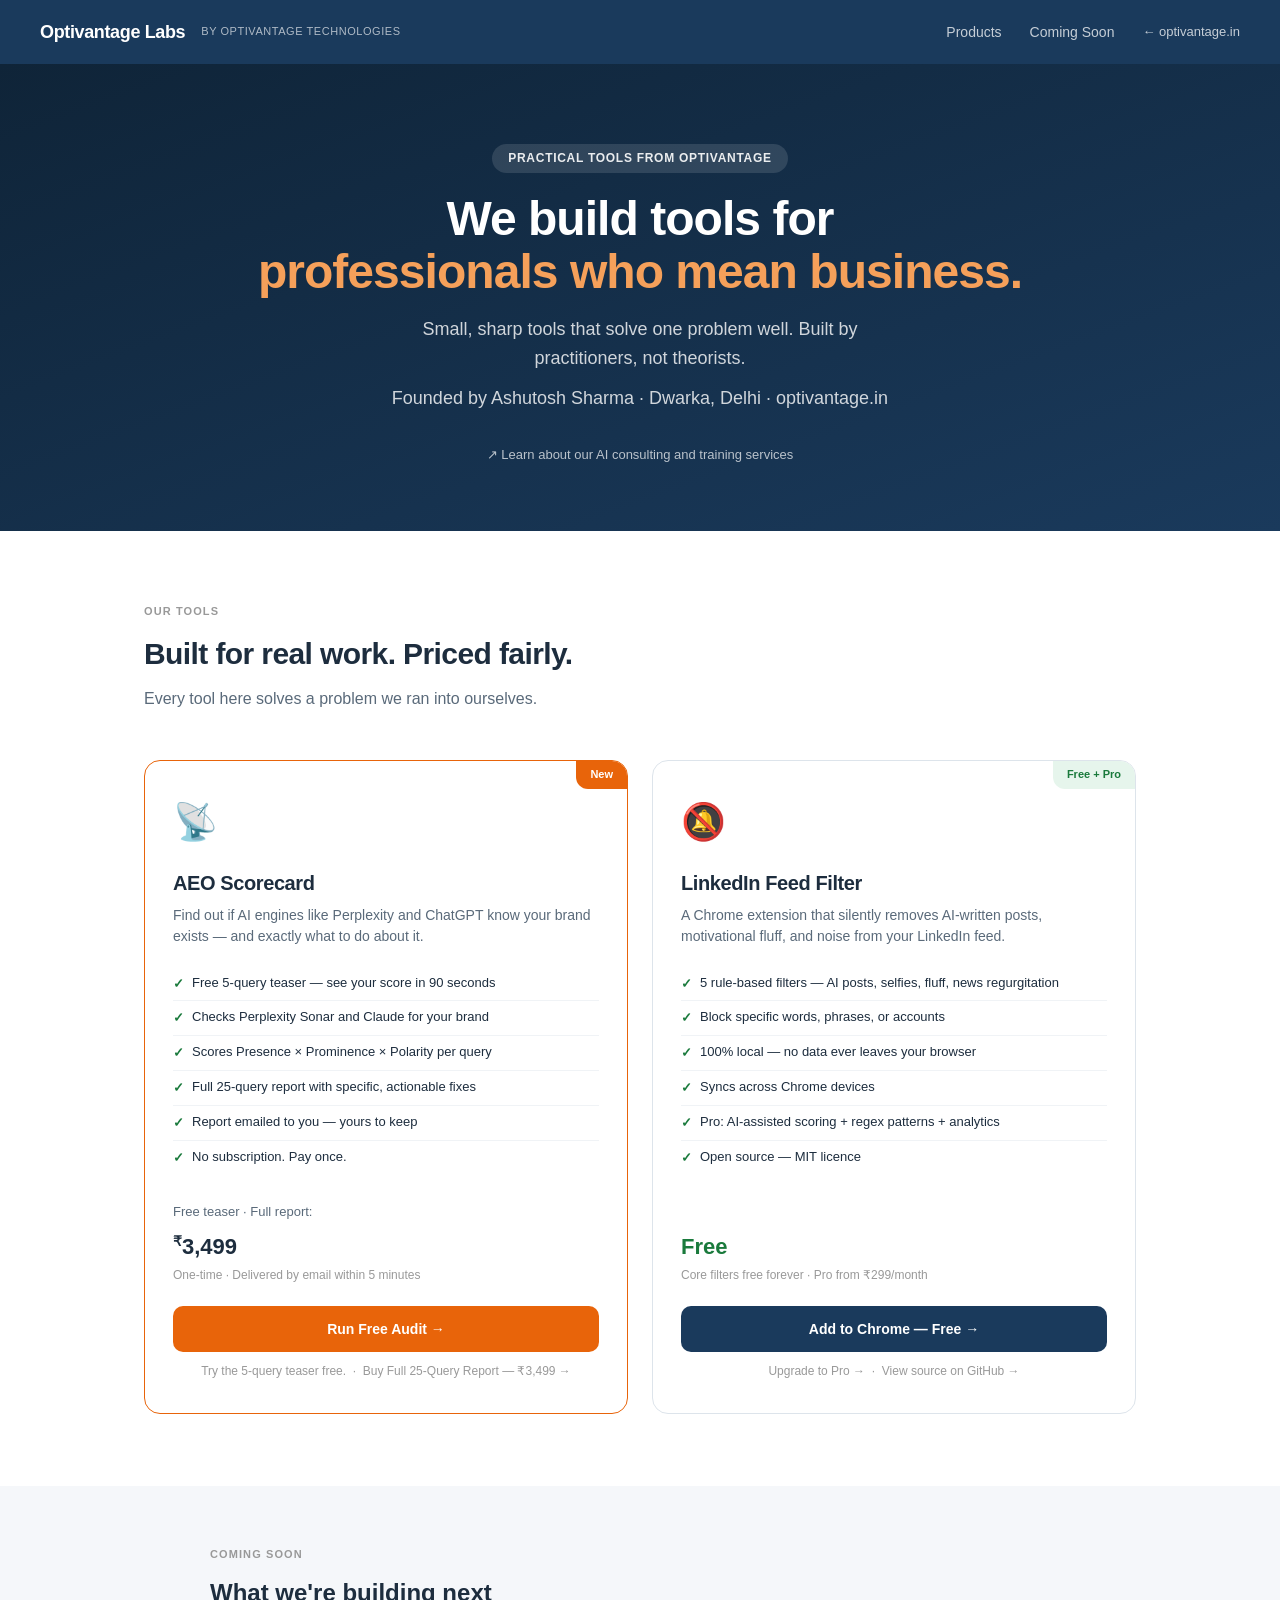
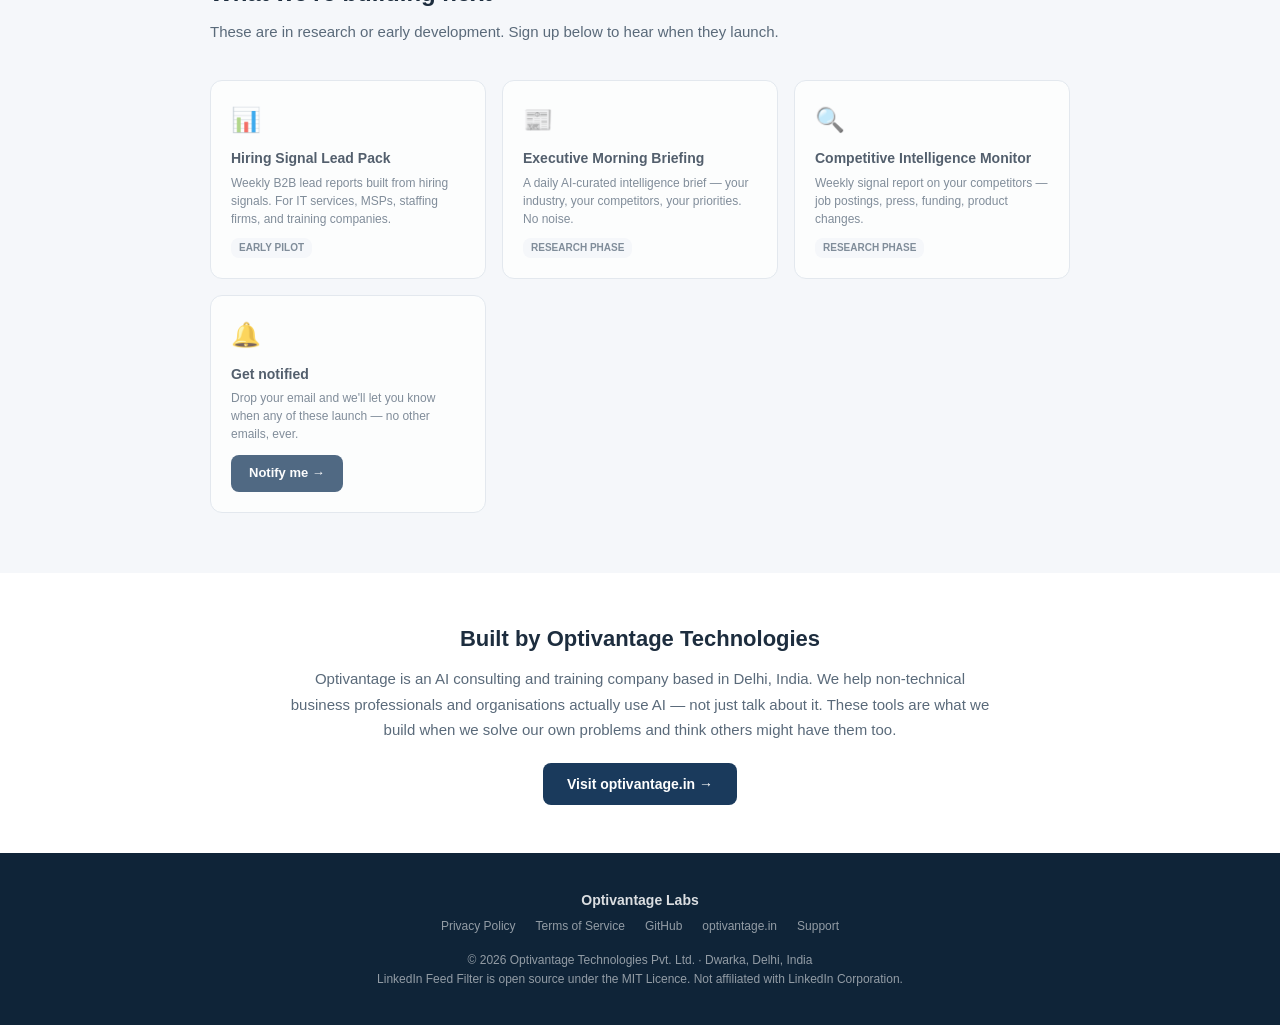
==== commit 54d7b58d: "Add Razorpay buy link for AEO Scorecard full report Adds direct payment link (rzp.io/rzp/5fDeC8U) fo" ====
--- a/docs/index.html
+++ b/docs/index.html
@@ -244,7 +244,10 @@
         <div class="price-note">One-time · Delivered by email within 5 minutes</div>
       </div>
       <a href="https://www.optivantage.in/aeo-audit" class="product-cta cta-accent" target="_blank">Run Free Audit →</a>
-      <div class="product-secondary">Try the free 5-query teaser first. Pay only for the full report.</div>
+      <div class="product-secondary">
+        Try the 5-query teaser free. &nbsp;·&nbsp;
+        <a href="https://rzp.io/rzp/5fDeC8U" target="_blank">Buy Full 25-Query Report — ₹3,499 →</a>
+      </div>
     </div>
 
     <!-- LinkedIn Feed Filter -->
